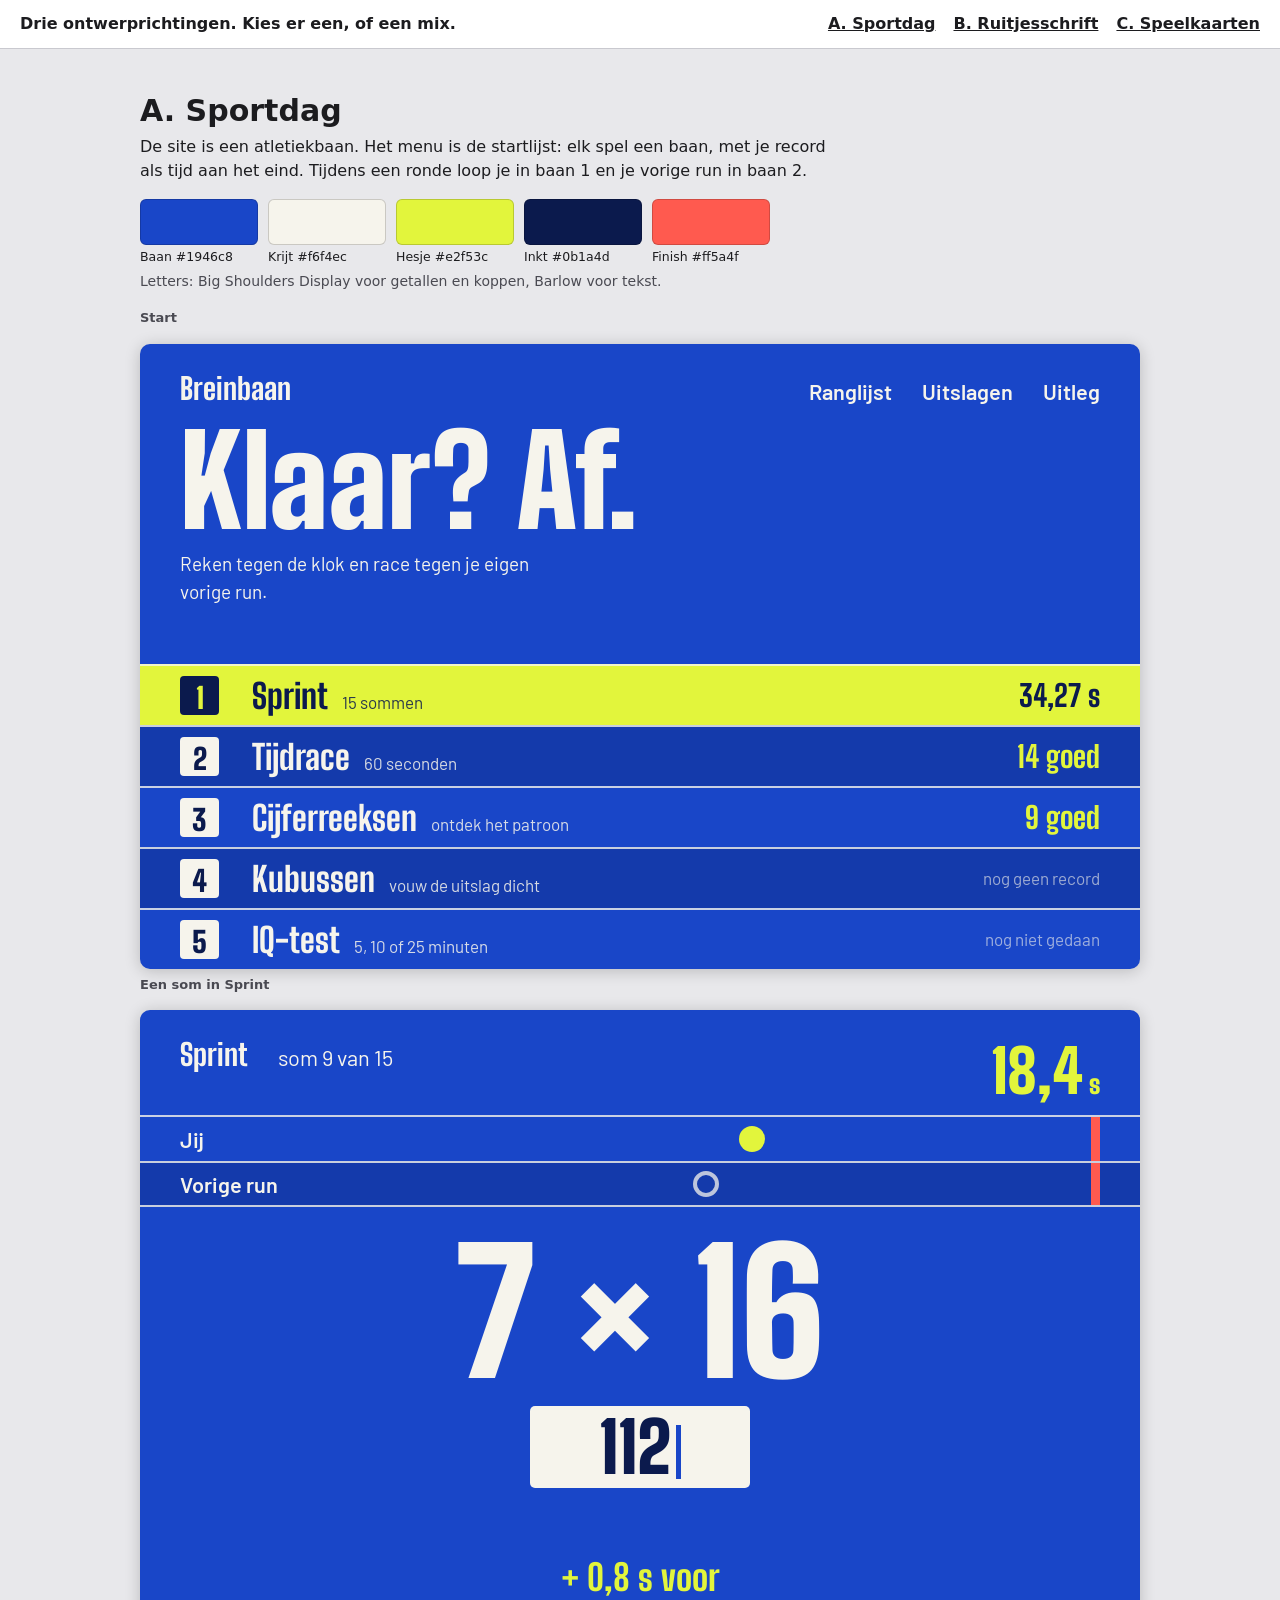
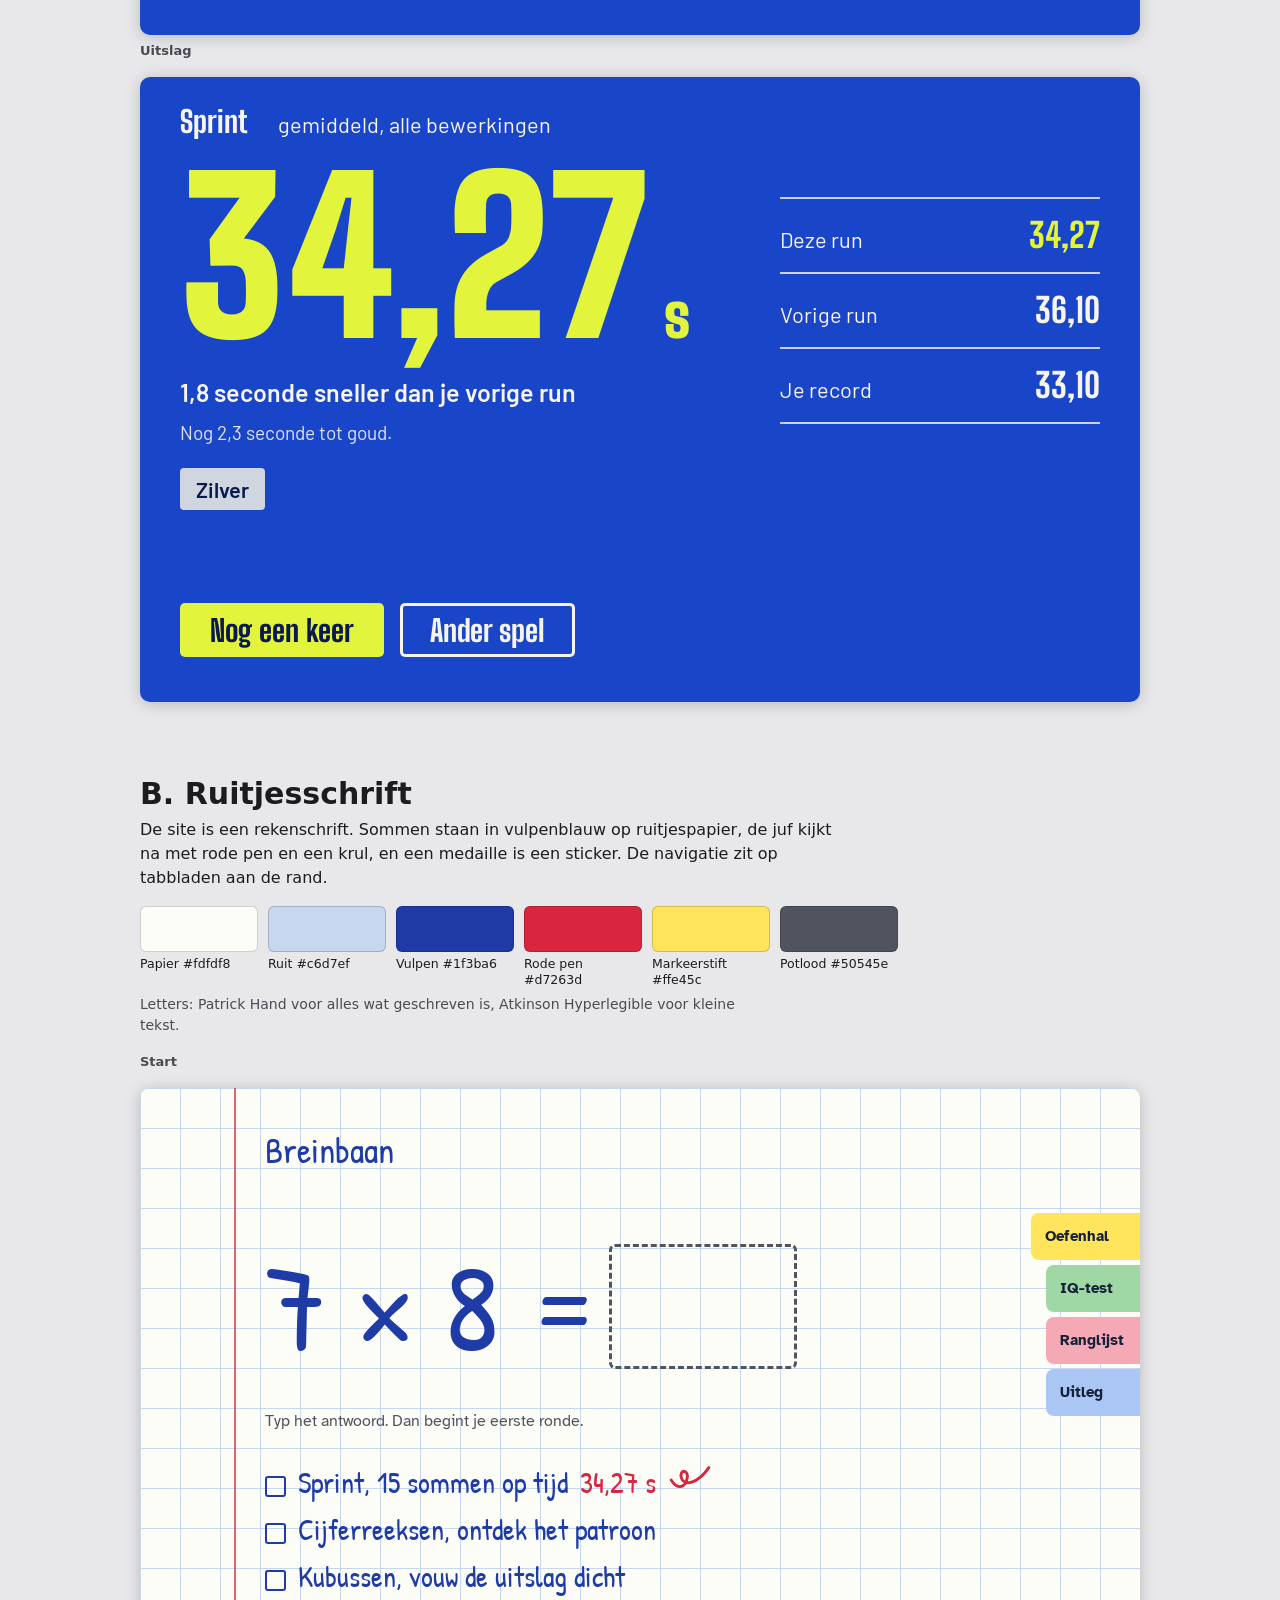
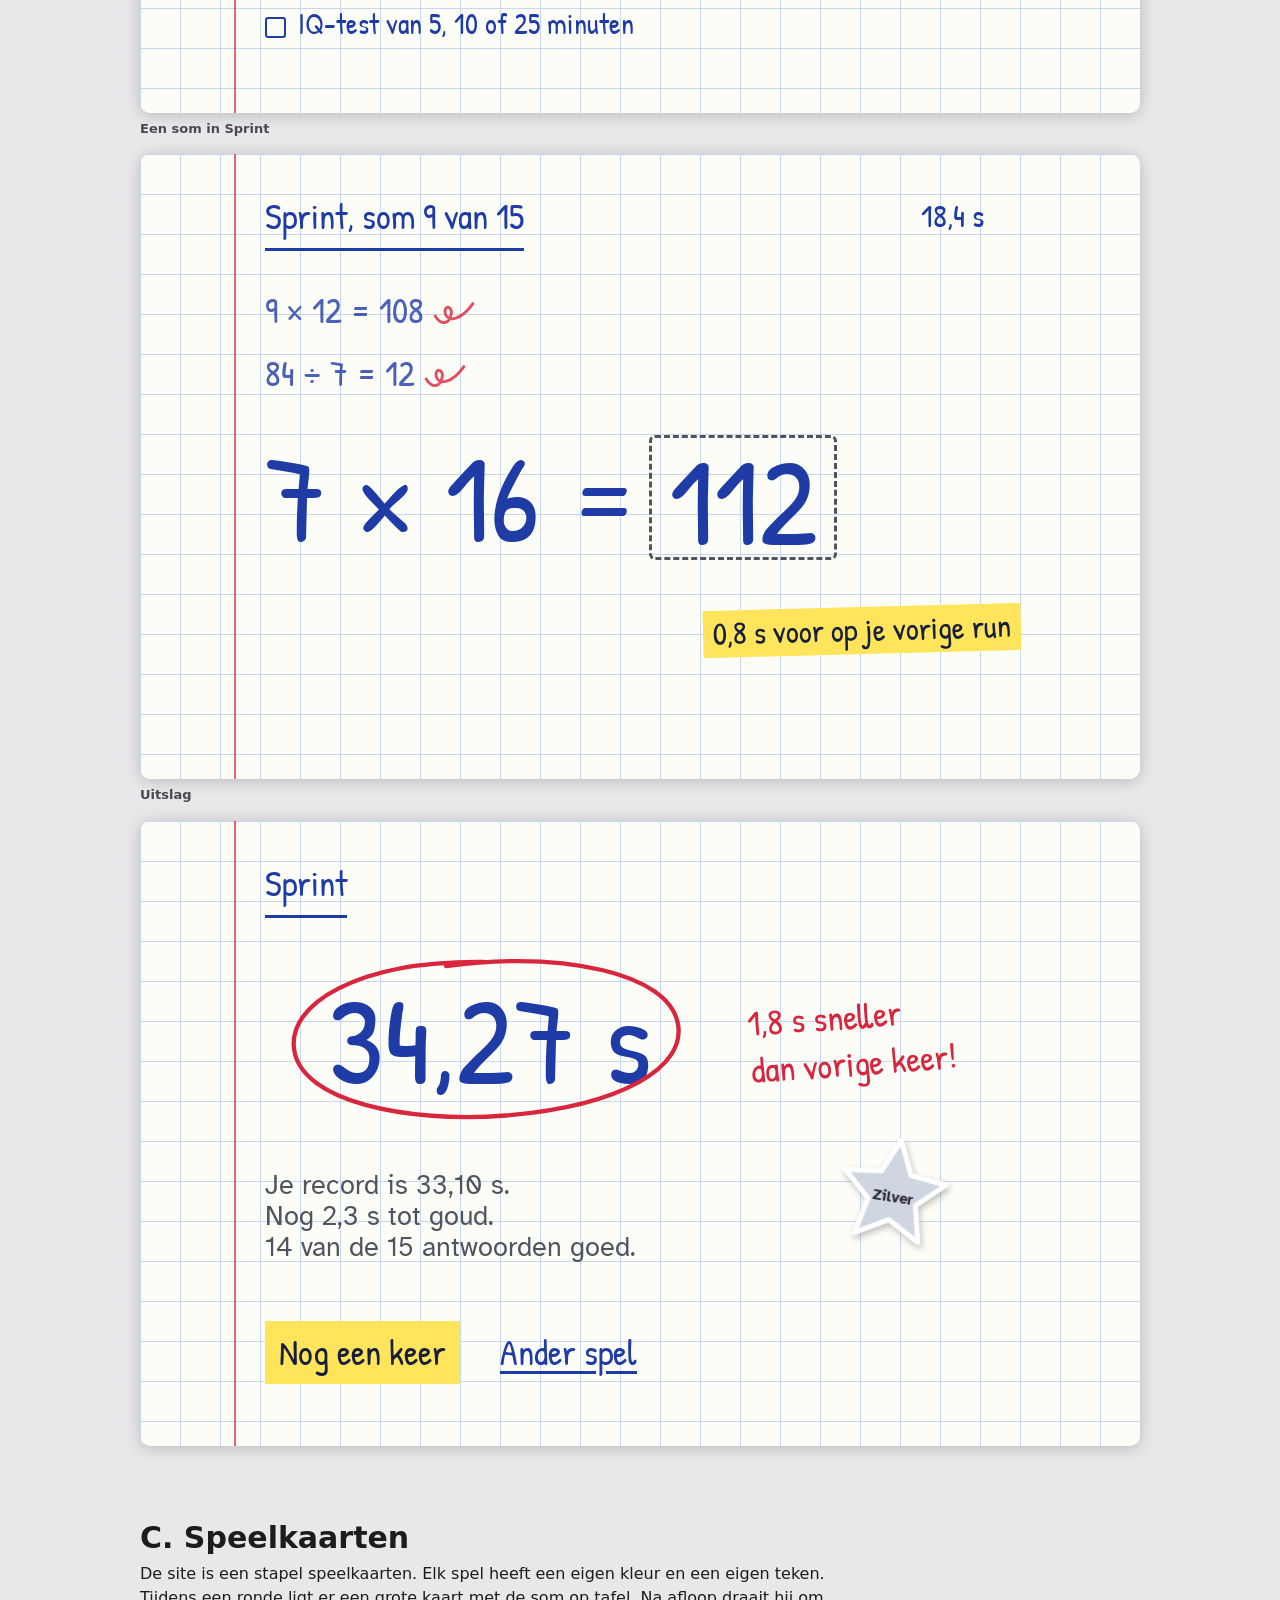
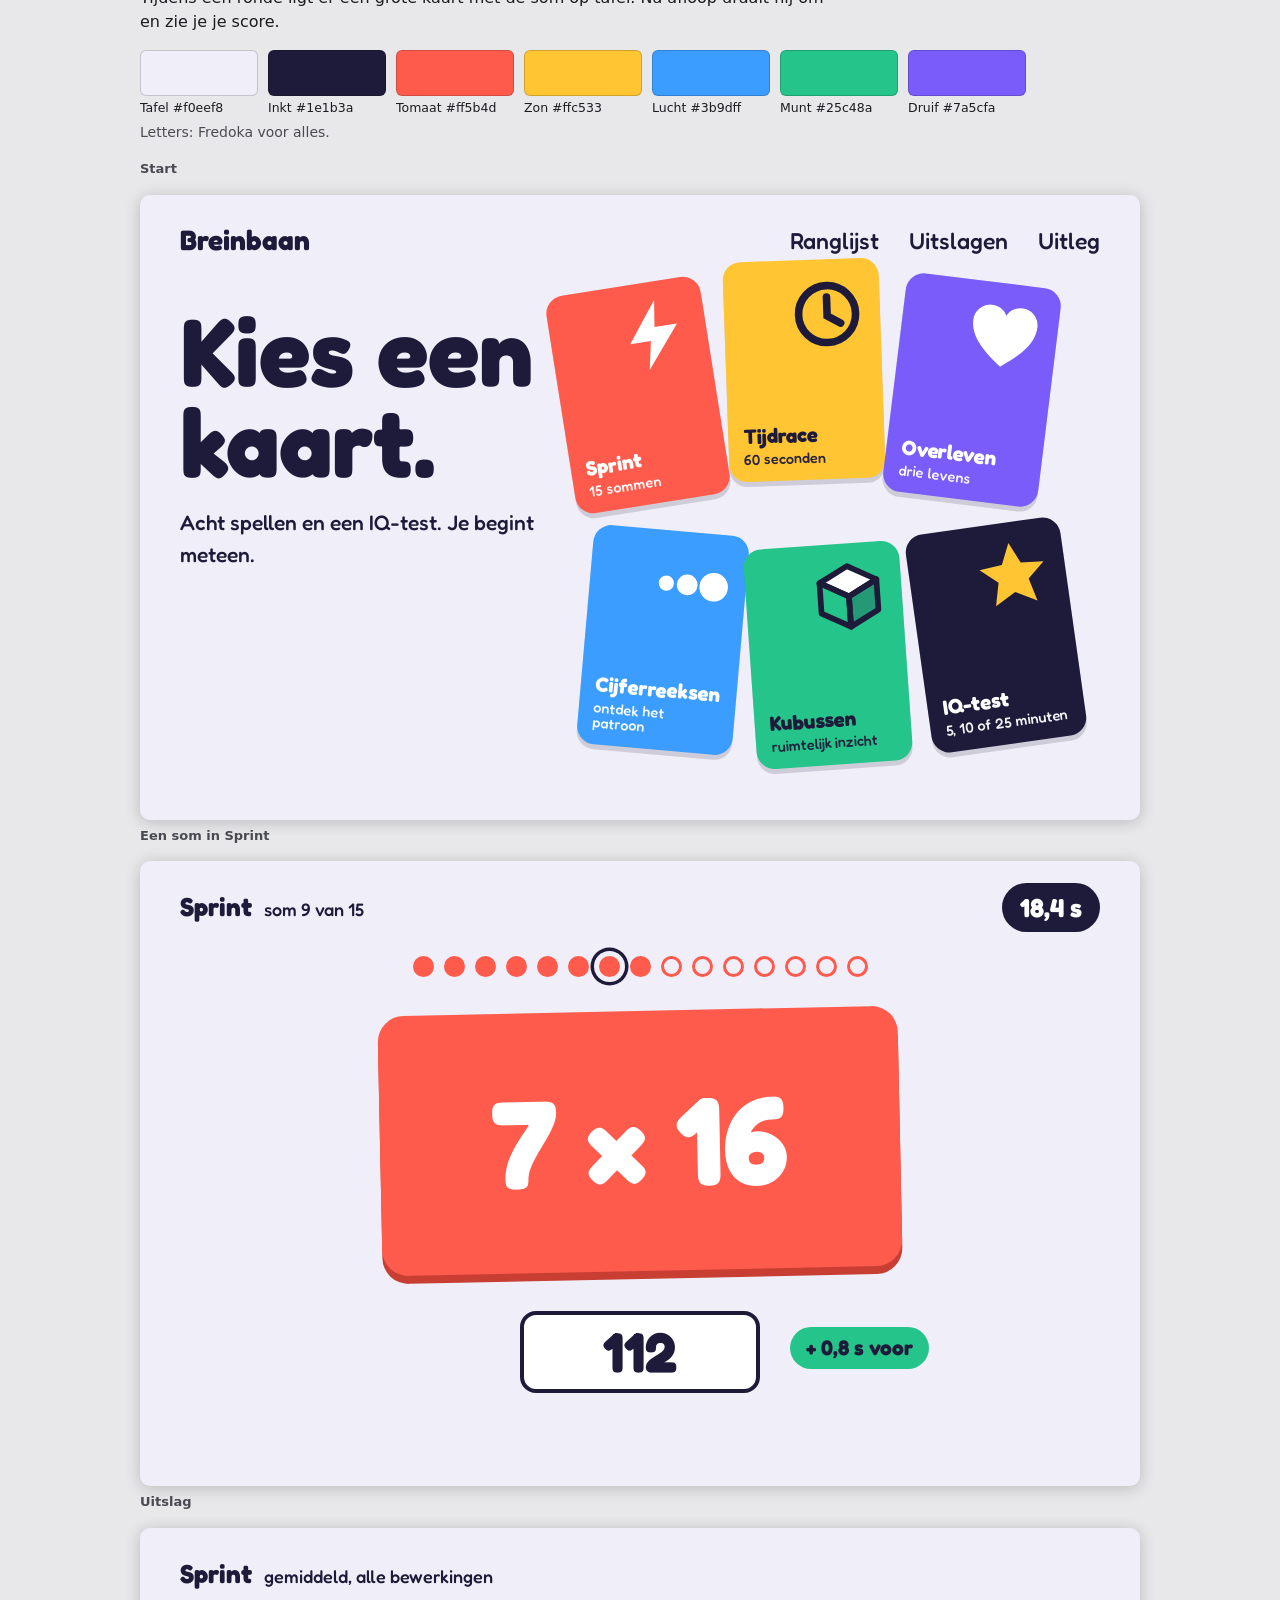
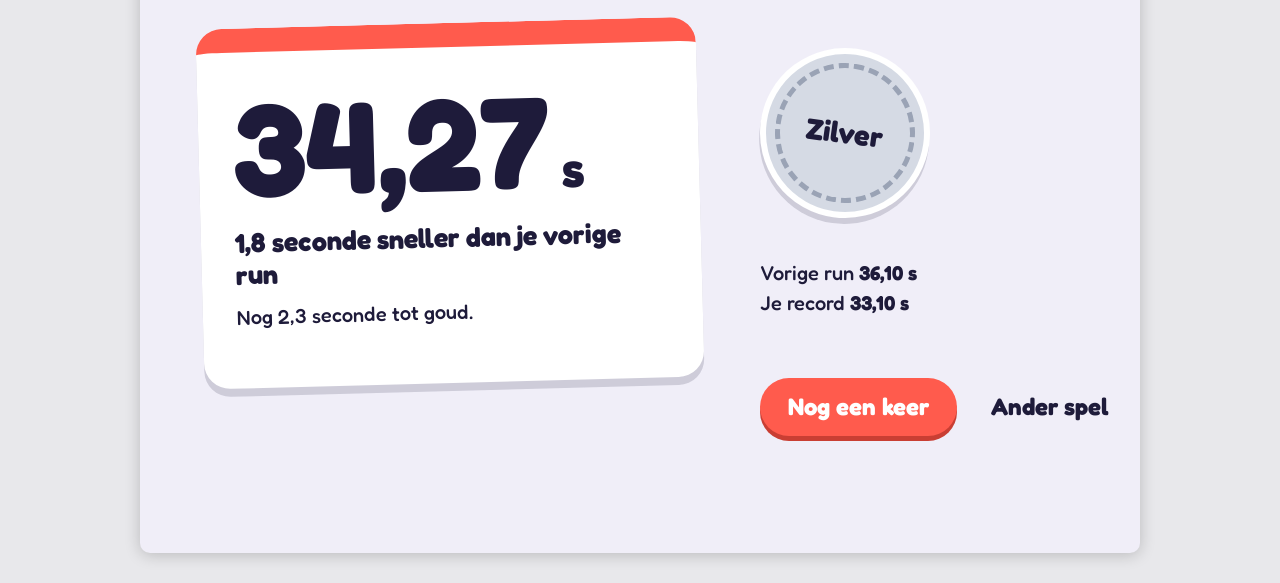
==== ontwerp/richtingen.html @ c95b8733 "Breinbaan: eerste testversie online Rekenspellen, geheugenspellen, puzzels, tempospellen en een IQ-t" ====
<!doctype html>
<html lang="nl">
<head>
<meta charset="utf-8">
<meta name="viewport" content="width=device-width, initial-scale=1">
<title>Drie ontwerprichtingen</title>
<style>
/* Lettertypes staan in de map van de site zelf. Er wordt niets bij andere bedrijven opgehaald. */
@font-face { font-family: "Big Shoulders Display"; font-weight: 800; src: url(../fonts/big-shoulders-display-800.woff2) format("woff2"); }
@font-face { font-family: "Big Shoulders Display"; font-weight: 900; src: url(../fonts/big-shoulders-display-900.woff2) format("woff2"); }
@font-face { font-family: "Barlow"; font-weight: 400; src: url(../fonts/barlow-400.woff2) format("woff2"); }
@font-face { font-family: "Barlow"; font-weight: 600; src: url(../fonts/barlow-600.woff2) format("woff2"); }
@font-face { font-family: "Patrick Hand"; font-weight: 400; src: url(../fonts/patrick-hand-400.woff2) format("woff2"); }
@font-face { font-family: "Atkinson Hyperlegible"; font-weight: 400; src: url(../fonts/atkinson-hyperlegible-400.woff2) format("woff2"); }
@font-face { font-family: "Atkinson Hyperlegible"; font-weight: 700; src: url(../fonts/atkinson-hyperlegible-700.woff2) format("woff2"); }
@font-face { font-family: "Fredoka"; font-weight: 500; src: url(../fonts/fredoka-500.woff2) format("woff2"); }
@font-face { font-family: "Fredoka"; font-weight: 700; src: url(../fonts/fredoka-700.woff2) format("woff2"); }

/* ---- het kader om de voorbeelden heen: bewust kaal, zodat het niet meestuurt ---- */
* { box-sizing: border-box; }
body { margin: 0; background: #e8e8eb; color: #1c1c1f; font: 16px/1.5 system-ui, "Segoe UI", sans-serif; }
.top { position: sticky; top: 0; z-index: 9; display: flex; flex-wrap: wrap; align-items: center; gap: 8px 18px; padding: 12px 20px; background: #fff; border-bottom: 1px solid #c9c9cf; }
.top strong { margin-right: auto; }
.top a { color: #1c1c1f; font-weight: 600; }
.richting { max-width: 1040px; margin: 0 auto; padding: 44px 20px 30px; }
.richting > h2 { margin: 0; font-size: 30px; line-height: 1.2; }
.richting > p { margin: 6px 0 16px; max-width: 68ch; }
.stalen { display: flex; flex-wrap: wrap; gap: 10px; margin: 0 0 6px; padding: 0; list-style: none; }
.stalen li { width: 118px; font-size: 12.5px; line-height: 1.3; }
.stalen i { display: block; height: 46px; margin-bottom: 4px; border: 1px solid rgba(0, 0, 0, 0.18); border-radius: 6px; }
.letters { margin: 10px 0 0; font-size: 14px; color: #4a4a52; }
.schermnaam { margin: 26px 0 8px; font-size: 13px; font-weight: 600; color: #4a4a52; }
/* Elk voorbeeldscherm schaalt mee: alle maten binnenin zijn een deel van de breedte (cqw). */
.scherm { position: relative; container-type: inline-size; width: 100%; aspect-ratio: 16 / 10; overflow: hidden; border-radius: 10px; box-shadow: 0 2px 16px rgba(0, 0, 0, 0.2); }
.scherm * { margin: 0; }

/* =================== A. SPORTDAG =================== */
.ra { --baan: #1946c8; --baan2: #143aab; --krijt: #f6f4ec; --hesje: #e2f53c; --inkt: #0b1a4d; --finish: #ff5a4f; }
.ra .scherm { background: var(--baan); color: var(--krijt); font-family: "Barlow", sans-serif; font-size: 1.7cqw; }
.ra .groot { font-family: "Big Shoulders Display", sans-serif; font-weight: 900; line-height: 0.86; }
.ra .balk { position: absolute; inset: 0 0 auto 0; display: flex; align-items: baseline; gap: 3cqw; padding: 2.2cqw 4cqw 0; }
.ra .merk { font-family: "Big Shoulders Display", sans-serif; font-weight: 800; font-size: 3cqw; }
.ra .balk .nav { margin-left: auto; display: flex; gap: 3cqw; font-weight: 600; }
/* start: het menu is de startlijst, elk spel een baan */
.ra .held { position: absolute; left: 4cqw; top: 8.4cqw; }
.ra .held .groot { font-size: 12.5cqw; }
.ra .held p { margin-top: 1.4cqw; max-width: 36cqw; font-size: 1.9cqw; }
.ra .banen { position: absolute; inset: auto 0 0 0; }
.ra .baanrij { display: grid; grid-template-columns: 5.2cqw 1fr auto; align-items: center; gap: 2cqw; height: 6.1cqw; padding: 0 4cqw; border-top: 0.28cqw solid rgba(246, 244, 236, 0.8); }
.ra .baanrij:nth-child(even) { background: var(--baan2); }
.ra .nr { display: grid; place-items: center; width: 3.9cqw; height: 3.9cqw; background: var(--krijt); color: var(--inkt); font-family: "Big Shoulders Display", sans-serif; font-weight: 900; font-size: 2.9cqw; border-radius: 0.4cqw; }
.ra .naam { font-family: "Big Shoulders Display", sans-serif; font-weight: 800; font-size: 3.4cqw; line-height: 1; }
.ra .naam small { margin-left: 1.4cqw; font-family: "Barlow", sans-serif; font-weight: 400; font-size: 1.7cqw; opacity: 0.85; }
.ra .tijd { font-family: "Big Shoulders Display", sans-serif; font-weight: 800; font-size: 3cqw; color: var(--hesje); font-variant-numeric: tabular-nums; }
.ra .tijd.leeg { color: var(--krijt); opacity: 0.6; font-family: "Barlow", sans-serif; font-weight: 400; font-size: 1.7cqw; }
.ra .baanrij.gekozen { background: var(--hesje); color: var(--inkt); }
.ra .baanrij.gekozen .tijd { color: var(--inkt); }
.ra .baanrij.gekozen .nr { background: var(--inkt); color: var(--hesje); }
/* spel: twee banen, jij en je vorige run */
.ra .klok { position: absolute; right: 4cqw; top: 1.6cqw; font-family: "Big Shoulders Display", sans-serif; font-weight: 900; font-size: 6cqw; color: var(--hesje); font-variant-numeric: tabular-nums; }
.ra .klok small { font-size: 2.6cqw; }
.ra .race { position: absolute; inset: 10.5cqw 0 auto 0; }
.ra .race .baanrij { grid-template-columns: 12cqw 1fr; height: 4.6cqw; }
.ra .race .baanrij:last-child { border-bottom: 0.28cqw solid rgba(246, 244, 236, 0.8); }
.ra .race .wie { font-weight: 600; }
.ra .spoor { position: relative; height: 100%; border-right: 0.9cqw solid var(--finish); }
.ra .loper { position: absolute; top: 50%; width: 2.6cqw; height: 2.6cqw; border-radius: 50%; transform: translate(-50%, -50%); }
.ra .loper.ik { background: var(--hesje); }
.ra .loper.spook { border: 0.4cqw solid var(--krijt); opacity: 0.75; }
.ra .opgave { position: absolute; inset: 23cqw 0 auto 0; text-align: center; }
.ra .opgave .groot { font-size: 17cqw; }
.ra .invoer { display: inline-block; min-width: 22cqw; margin-top: 2cqw; padding: 0.6cqw 2cqw; background: var(--krijt); color: var(--inkt); font-family: "Big Shoulders Display", sans-serif; font-weight: 900; font-size: 7cqw; line-height: 1; border-radius: 0.5cqw; }
.ra .invoer::after { content: ""; display: inline-block; width: 0.45cqw; height: 5.4cqw; margin-left: 0.5cqw; background: var(--baan); vertical-align: -0.5cqw; }
.ra .stand { position: absolute; inset: auto 0 3cqw 0; text-align: center; font-family: "Big Shoulders Display", sans-serif; font-weight: 800; font-size: 3.6cqw; color: var(--hesje); }
/* uitslag: je tijd en het bord met de drie tijden */
.ra .eind { position: absolute; left: 4cqw; top: 9cqw; }
.ra .eind .groot { font-size: 21cqw; color: var(--hesje); font-variant-numeric: tabular-nums; }
.ra .eind .groot small { font-size: 6cqw; }
.ra .eind p { margin-top: 2.6cqw; font-size: 2.5cqw; font-weight: 600; }
.ra .eind p + p { margin-top: 0.8cqw; font-size: 1.9cqw; font-weight: 400; opacity: 0.9; }
.ra .bord { position: absolute; right: 4cqw; top: 12cqw; width: 32cqw; }
.ra .bord div { display: flex; justify-content: space-between; align-items: baseline; padding: 1.1cqw 0; border-top: 0.28cqw solid rgba(246, 244, 236, 0.8); }
.ra .bord div:last-child { border-bottom: 0.28cqw solid rgba(246, 244, 236, 0.8); }
.ra .bord b { font-family: "Big Shoulders Display", sans-serif; font-weight: 800; font-size: 3.4cqw; font-variant-numeric: tabular-nums; }
.ra .bord .nu b { color: var(--hesje); }
.ra .plak { display: inline-block; margin-top: 2cqw; padding: 0.5cqw 1.6cqw; background: #cfd6e0; color: var(--inkt); font-weight: 600; border-radius: 0.4cqw; }
.ra .knoppen { position: absolute; left: 4cqw; bottom: 4.5cqw; display: flex; gap: 1.6cqw; }
.ra .knop { padding: 1.2cqw 3cqw; background: var(--hesje); color: var(--inkt); font-family: "Big Shoulders Display", sans-serif; font-weight: 800; font-size: 3cqw; line-height: 1; border-radius: 0.5cqw; }
.ra .knop.stil { background: none; color: var(--krijt); box-shadow: inset 0 0 0 0.3cqw var(--krijt); }

/* =================== B. RUITJESSCHRIFT =================== */
.rb { --papier: #fdfdf8; --ruit: #c6d7ef; --vulpen: #1f3ba6; --rood: #d7263d; --stift: #ffe45c; --potlood: #50545e; }
.rb .scherm { --r: 3.125cqw; background-color: var(--papier); background-image: linear-gradient(var(--ruit) 0.1cqw, transparent 0.1cqw), linear-gradient(90deg, var(--ruit) 0.1cqw, transparent 0.1cqw); background-size: var(--r) var(--r); color: var(--vulpen); font-family: "Patrick Hand", cursive; font-size: 2.5cqw; line-height: var(--r); }
.rb .scherm::before { content: ""; position: absolute; inset: 0 auto 0 calc(3 * var(--r)); width: 0.22cqw; background: var(--rood); opacity: 0.7; }
.rb .klein { font-family: "Atkinson Hyperlegible", sans-serif; font-size: 1.6cqw; color: var(--potlood); }
.rb .merk { position: absolute; left: calc(4 * var(--r)); top: calc(1 * var(--r)); font-size: 3.6cqw; line-height: calc(2 * var(--r)); }
.rb .hoek { position: absolute; right: calc(5 * var(--r)); top: calc(1 * var(--r)); line-height: calc(2 * var(--r)); }
/* tabbladen aan de rand, zoals in een multomap */
.rb .tabs { position: absolute; right: 0; top: calc(4 * var(--r)); display: grid; gap: 0.5cqw; }
.rb .tabs span { padding: 0 1.6cqw 0 1.4cqw; font-family: "Atkinson Hyperlegible", sans-serif; font-weight: 700; font-size: 1.5cqw; line-height: calc(1.5 * var(--r)); color: #17203a; border-radius: 0.8cqw 0 0 0.8cqw; }
.rb .tabs span:nth-child(1) { background: var(--stift); margin-left: -1.5cqw; }
.rb .tabs span:nth-child(2) { background: #9fd8a4; }
.rb .tabs span:nth-child(3) { background: #f4a9b4; }
.rb .tabs span:nth-child(4) { background: #a9c6f4; }
.rb .som { position: absolute; left: calc(4 * var(--r)); font-size: 12.4cqw; line-height: calc(4 * var(--r)); white-space: nowrap; }
.rb .vak { display: inline-block; min-width: calc(6 * var(--r)); height: calc(4 * var(--r)); margin-left: 1cqw; padding: 0 1cqw; border: 0.3cqw dashed var(--potlood); border-radius: 0.6cqw; vertical-align: top; text-align: center; }
.rb .start .som { top: calc(5 * var(--r)); }
.rb .start .tip { position: absolute; left: calc(4 * var(--r)); top: calc(10 * var(--r)); }
.rb .lijst { position: absolute; left: calc(4 * var(--r)); top: calc(12 * var(--r)); font-size: 2.9cqw; }
.rb .lijst div { display: flex; align-items: baseline; gap: 1.2cqw; height: calc(1.5 * var(--r)); white-space: nowrap; }
.rb .hokje { flex: none; width: 2.1cqw; height: 2.1cqw; border: 0.25cqw solid var(--vulpen); border-radius: 0.3cqw; align-self: center; }
.rb .rood { color: var(--rood); }
.rb .krul { display: inline-block; width: 4.4cqw; height: 2.9cqw; color: var(--rood); vertical-align: -0.6cqw; }
.rb .krul path, .rb .rondje path { fill: none; stroke: currentColor; stroke-linecap: round; }
/* spel */
.rb .titel { position: absolute; left: calc(4 * var(--r)); top: calc(1 * var(--r)); font-size: 3.6cqw; line-height: calc(2 * var(--r)); border-bottom: 0.3cqw solid var(--vulpen); }
.rb .eerder { position: absolute; left: calc(4 * var(--r)); top: calc(4 * var(--r)); font-size: 3.6cqw; line-height: calc(2 * var(--r)); opacity: 0.8; }
.rb .spel .som { top: calc(9 * var(--r)); }
.rb .notitie { position: absolute; left: calc(18 * var(--r)); top: calc(14.5 * var(--r)); padding: 0 1cqw; background: var(--stift); color: #17203a; font-size: 3.2cqw; line-height: calc(1.5 * var(--r)); transform: rotate(-1.5deg); }
/* uitslag: het cijfer omcirkeld met rode pen */
.rb .uitslag .som { top: calc(5 * var(--r)); left: calc(6 * var(--r)); }
.rb .rondje { position: absolute; left: calc(4.2 * var(--r)); top: calc(4.1 * var(--r)); width: 43cqw; height: 18cqw; color: var(--rood); transform: rotate(-2deg); }
.rb .juf { position: absolute; left: calc(19.5 * var(--r)); top: calc(5.5 * var(--r)); color: var(--rood); font-size: 3.6cqw; line-height: calc(1.5 * var(--r)); transform: rotate(-4deg); }
.rb .sticker { position: absolute; right: calc(6 * var(--r)); top: calc(10 * var(--r)); width: 12cqw; transform: rotate(9deg); filter: drop-shadow(0.2cqw 0.3cqw 0.3cqw rgba(0, 0, 0, 0.25)); }
.rb .sticker text { font-family: "Atkinson Hyperlegible", sans-serif; font-weight: 700; font-size: 15px; fill: #2a2f3a; text-anchor: middle; }
.rb .feiten { position: absolute; left: calc(4 * var(--r)); top: calc(11 * var(--r)); font-size: 2.7cqw; }
.rb .feiten div { height: var(--r); }
.rb .acties { position: absolute; left: calc(4 * var(--r)); top: calc(16 * var(--r)); display: flex; gap: 4cqw; font-size: 3.6cqw; line-height: calc(2 * var(--r)); }
.rb .acties b { padding: 0 1.4cqw; background: var(--stift); color: #17203a; font-weight: 400; }
.rb .acties span { text-decoration: underline; text-underline-offset: 0.6cqw; }

/* =================== C. SPEELKAARTEN =================== */
.rc { --tafel: #f0eef8; --inkt: #1e1b3a; --tomaat: #ff5b4d; --zon: #ffc533; --lucht: #3b9dff; --munt: #25c48a; --druif: #7a5cfa; --roze: #ff7ab6; }
.rc .scherm { background: var(--tafel); color: var(--inkt); font-family: "Fredoka", sans-serif; font-weight: 500; font-size: 1.8cqw; }
.rc .merk { position: absolute; left: 4cqw; top: 2.4cqw; font-weight: 700; font-size: 2.8cqw; }
.rc .nav { position: absolute; right: 4cqw; top: 2.9cqw; display: flex; gap: 3cqw; }
.rc .held { position: absolute; left: 4cqw; top: 11cqw; width: 36cqw; }
.rc .held h3 { font-weight: 700; font-size: 9.6cqw; line-height: 0.95; }
.rc .held p { margin-top: 2cqw; font-size: 2.1cqw; }
.rc .kaart { position: absolute; display: flex; flex-direction: column; justify-content: space-between; width: 15.6cqw; height: 22cqw; padding: 1.5cqw; color: #fff; font-weight: 700; font-size: 2.05cqw; line-height: 1.05; border-radius: 1.8cqw; box-shadow: 0 0.5cqw 0 rgba(30, 27, 58, 0.16); }
.rc .kaart svg { width: 7.6cqw; height: 7.6cqw; align-self: flex-end; }
.rc .kaart small { display: block; margin-top: 0.4cqw; font-weight: 500; font-size: 1.45cqw; opacity: 0.95; }
.rc .k1 { left: 42cqw; top: 9cqw; background: var(--tomaat); transform: rotate(-9deg); }
.rc .k2 { left: 58.6cqw; top: 6.5cqw; background: var(--zon); color: var(--inkt); transform: rotate(-2deg); }
.rc .k3 { left: 75.4cqw; top: 8.5cqw; background: var(--druif); transform: rotate(7deg); }
.rc .k4 { left: 44.5cqw; top: 33.5cqw; background: var(--lucht); transform: rotate(5deg); }
.rc .k5 { left: 61cqw; top: 35cqw; background: var(--munt); color: var(--inkt); transform: rotate(-4deg); }
.rc .k6 { left: 77.8cqw; top: 33cqw; background: var(--inkt); transform: rotate(-8deg); }
/* spel: een grote kaart met de som */
.rc .label { position: absolute; left: 4cqw; top: 2.6cqw; font-weight: 700; font-size: 2.6cqw; }
.rc .label small { margin-left: 1.2cqw; font-weight: 500; font-size: 1.8cqw; }
.rc .klokje { position: absolute; right: 4cqw; top: 2.2cqw; padding: 0.5cqw 1.8cqw; background: var(--inkt); color: #fff; font-weight: 700; font-size: 2.6cqw; border-radius: 99cqw; font-variant-numeric: tabular-nums; }
.rc .pitten { position: absolute; inset: 9.5cqw 0 auto 0; display: flex; justify-content: center; gap: 1cqw; }
.rc .pitten i { width: 2.1cqw; height: 2.1cqw; border: 0.35cqw solid var(--tomaat); border-radius: 50%; }
.rc .pitten i.vol { background: var(--tomaat); }
.rc .pitten i.spook { box-shadow: 0 0 0 0.5cqw var(--tafel), 0 0 0 0.85cqw var(--inkt); }
.rc .somkaart { position: absolute; left: 24cqw; top: 15cqw; width: 52cqw; height: 26cqw; display: grid; place-items: center; background: var(--tomaat); color: #fff; font-weight: 700; font-size: 12.5cqw; border-radius: 2.6cqw; box-shadow: 0 0.8cqw 0 #c93e33; transform: rotate(-1.2deg); }
.rc .veld { position: absolute; left: 38cqw; top: 45cqw; width: 24cqw; padding: 0.6cqw 0; background: #fff; text-align: center; font-weight: 700; font-size: 5.6cqw; line-height: 1.1; border: 0.4cqw solid var(--inkt); border-radius: 1.6cqw; }
.rc .voor { position: absolute; left: 65cqw; top: 46.6cqw; padding: 0.5cqw 1.6cqw; background: var(--munt); font-weight: 700; font-size: 2.1cqw; border-radius: 99cqw; }
/* uitslag: de kaart omgedraaid */
.rc .omgedraaid { position: absolute; left: 6cqw; top: 9.5cqw; width: 50cqw; height: 36cqw; padding: 3cqw 3.4cqw; background: #fff; border-top: 2.4cqw solid var(--tomaat); border-radius: 2.6cqw; box-shadow: 0 0.8cqw 0 rgba(30, 27, 58, 0.16); transform: rotate(-1.5deg); }
.rc .omgedraaid h3 { font-weight: 700; font-size: 13cqw; line-height: 1; font-variant-numeric: tabular-nums; }
.rc .omgedraaid h3 small { font-size: 5cqw; }
.rc .omgedraaid p { margin-top: 1.4cqw; font-weight: 700; font-size: 2.7cqw; line-height: 1.2; }
.rc .omgedraaid p + p { font-weight: 500; font-size: 2cqw; }
.rc .fiche { position: absolute; left: 62cqw; top: 12cqw; display: grid; place-items: center; width: 17cqw; height: 17cqw; background: #d5dae4; font-weight: 700; font-size: 2.9cqw; border: 0.6cqw solid #fff; outline: 0.5cqw dashed #9aa3b5; outline-offset: -2cqw; border-radius: 50%; box-shadow: 0 0.6cqw 0 rgba(30, 27, 58, 0.16); transform: rotate(8deg); }
.rc .zij { position: absolute; left: 62cqw; top: 33cqw; width: 32cqw; font-size: 2cqw; line-height: 1.5; }
.rc .zij b { font-weight: 700; }
.rc .acties { position: absolute; left: 62cqw; top: 45cqw; display: flex; gap: 1.4cqw; }
.rc .acties b { padding: 1.1cqw 2.8cqw; background: var(--tomaat); color: #fff; font-weight: 700; font-size: 2.4cqw; border-radius: 99cqw; box-shadow: 0 0.5cqw 0 #c93e33; }
.rc .acties span { padding: 1.1cqw 2cqw; font-weight: 700; font-size: 2.4cqw; }
</style>
</head>
<body>
<div class="top">
  <strong>Drie ontwerprichtingen. Kies er een, of een mix.</strong>
  <a href="#a">A. Sportdag</a><a href="#b">B. Ruitjesschrift</a><a href="#c">C. Speelkaarten</a>
</div>

<!-- =================== A =================== -->
<section class="richting ra" id="a">
  <h2>A. Sportdag</h2>
  <p>De site is een atletiekbaan. Het menu is de startlijst: elk spel een baan, met je record als tijd aan het eind. Tijdens een ronde loop je in baan 1 en je vorige run in baan 2.</p>
  <ul class="stalen">
    <li><i style="background:#1946c8"></i>Baan #1946c8</li>
    <li><i style="background:#f6f4ec"></i>Krijt #f6f4ec</li>
    <li><i style="background:#e2f53c"></i>Hesje #e2f53c</li>
    <li><i style="background:#0b1a4d"></i>Inkt #0b1a4d</li>
    <li><i style="background:#ff5a4f"></i>Finish #ff5a4f</li>
  </ul>
  <p class="letters">Letters: Big Shoulders Display voor getallen en koppen, Barlow voor tekst.</p>

  <p class="schermnaam">Start</p>
  <div class="scherm">
    <div class="balk"><span class="merk">Breinbaan</span><span class="nav"><span>Ranglijst</span><span>Uitslagen</span><span>Uitleg</span></span></div>
    <div class="held"><div class="groot">Klaar? Af.</div><p>Reken tegen de klok en race tegen je eigen vorige run.</p></div>
    <div class="banen">
      <div class="baanrij gekozen"><span class="nr">1</span><span class="naam">Sprint<small>15 sommen</small></span><span class="tijd">34,27 s</span></div>
      <div class="baanrij"><span class="nr">2</span><span class="naam">Tijdrace<small>60 seconden</small></span><span class="tijd">14 goed</span></div>
      <div class="baanrij"><span class="nr">3</span><span class="naam">Cijferreeksen<small>ontdek het patroon</small></span><span class="tijd">9 goed</span></div>
      <div class="baanrij"><span class="nr">4</span><span class="naam">Kubussen<small>vouw de uitslag dicht</small></span><span class="tijd leeg">nog geen record</span></div>
      <div class="baanrij"><span class="nr">5</span><span class="naam">IQ-test<small>5, 10 of 25 minuten</small></span><span class="tijd leeg">nog niet gedaan</span></div>
    </div>
  </div>

  <p class="schermnaam">Een som in Sprint</p>
  <div class="scherm">
    <div class="balk"><span class="merk">Sprint</span><span>som 9 van 15</span></div>
    <div class="klok">18,4<small> s</small></div>
    <div class="race">
      <div class="baanrij"><span class="wie">Jij</span><div class="spoor"><i class="loper ik" style="left:56%"></i></div></div>
      <div class="baanrij"><span class="wie">Vorige run</span><div class="spoor"><i class="loper spook" style="left:50%"></i></div></div>
    </div>
    <div class="opgave"><div class="groot">7 × 16</div><span class="invoer">112</span></div>
    <div class="stand">+ 0,8 s voor</div>
  </div>

  <p class="schermnaam">Uitslag</p>
  <div class="scherm">
    <div class="balk"><span class="merk">Sprint</span><span>gemiddeld, alle bewerkingen</span></div>
    <div class="eind">
      <div class="groot">34,27<small> s</small></div>
      <p>1,8 seconde sneller dan je vorige run</p>
      <p>Nog 2,3 seconde tot goud.</p>
      <span class="plak">Zilver</span>
    </div>
    <div class="bord">
      <div class="nu"><span>Deze run</span><b>34,27</b></div>
      <div><span>Vorige run</span><b>36,10</b></div>
      <div><span>Je record</span><b>33,10</b></div>
    </div>
    <div class="knoppen"><span class="knop">Nog een keer</span><span class="knop stil">Ander spel</span></div>
  </div>
</section>

<!-- =================== B =================== -->
<section class="richting rb" id="b">
  <h2>B. Ruitjesschrift</h2>
  <p>De site is een rekenschrift. Sommen staan in vulpenblauw op ruitjespapier, de juf kijkt na met rode pen en een krul, en een medaille is een sticker. De navigatie zit op tabbladen aan de rand.</p>
  <ul class="stalen">
    <li><i style="background:#fdfdf8"></i>Papier #fdfdf8</li>
    <li><i style="background:#c6d7ef"></i>Ruit #c6d7ef</li>
    <li><i style="background:#1f3ba6"></i>Vulpen #1f3ba6</li>
    <li><i style="background:#d7263d"></i>Rode pen #d7263d</li>
    <li><i style="background:#ffe45c"></i>Markeerstift #ffe45c</li>
    <li><i style="background:#50545e"></i>Potlood #50545e</li>
  </ul>
  <p class="letters">Letters: Patrick Hand voor alles wat geschreven is, Atkinson Hyperlegible voor kleine tekst.</p>

  <p class="schermnaam">Start</p>
  <div class="scherm start">
    <div class="merk">Breinbaan</div>
    <div class="tabs"><span>Oefenhal</span><span>IQ-test</span><span>Ranglijst</span><span>Uitleg</span></div>
    <div class="som">7 × 8 =<span class="vak"></span></div>
    <p class="tip klein">Typ het antwoord. Dan begint je eerste ronde.</p>
    <div class="lijst">
      <div><span class="hokje"></span>Sprint, 15 sommen op tijd <span class="rood">34,27 s</span><svg class="krul" viewBox="0 0 60 40"><path stroke-width="4" d="M4 22C12 35 23 34 26 20C29 8 15 6 18 19C21 31 40 28 56 5"/></svg></div>
      <div><span class="hokje"></span>Cijferreeksen, ontdek het patroon</div>
      <div><span class="hokje"></span>Kubussen, vouw de uitslag dicht</div>
      <div><span class="hokje"></span>IQ-test van 5, 10 of 25 minuten</div>
    </div>
  </div>

  <p class="schermnaam">Een som in Sprint</p>
  <div class="scherm spel">
    <div class="titel">Sprint, som 9 van 15</div>
    <div class="hoek">18,4 s</div>
    <div class="eerder">
      <div>9 × 12 = 108 <svg class="krul" viewBox="0 0 60 40"><path stroke-width="4" d="M4 22C12 35 23 34 26 20C29 8 15 6 18 19C21 31 40 28 56 5"/></svg></div>
      <div>84 ÷ 7 = 12 <svg class="krul" viewBox="0 0 60 40"><path stroke-width="4" d="M4 22C12 35 23 34 26 20C29 8 15 6 18 19C21 31 40 28 56 5"/></svg></div>
    </div>
    <div class="som">7 × 16 =<span class="vak">112</span></div>
    <div class="notitie">0,8 s voor op je vorige run</div>
  </div>

  <p class="schermnaam">Uitslag</p>
  <div class="scherm uitslag">
    <div class="titel">Sprint</div>
    <div class="som">34,27 s</div>
    <svg class="rondje" viewBox="0 0 300 126" preserveAspectRatio="none"><path stroke-width="3" d="M150 9C62 5 12 34 16 66C20 102 92 120 162 117C242 113 290 88 284 56C278 22 208 3 124 11"/></svg>
    <div class="juf">1,8 s sneller<br>dan vorige keer!</div>
    <svg class="sticker" viewBox="0 0 120 120"><path fill="#cfd6e2" stroke="#fff" stroke-width="5" stroke-linejoin="round" d="M60 6l15 33 36 4-27 25 8 36-32-18-32 18 8-36L9 43l36-4z"/><text x="60" y="68">Zilver</text></svg>
    <div class="feiten klein">
      <div>Je record is 33,10 s.</div>
      <div>Nog 2,3 s tot goud.</div>
      <div>14 van de 15 antwoorden goed.</div>
    </div>
    <div class="acties"><b>Nog een keer</b><span>Ander spel</span></div>
  </div>
</section>

<!-- =================== C =================== -->
<section class="richting rc" id="c">
  <h2>C. Speelkaarten</h2>
  <p>De site is een stapel speelkaarten. Elk spel heeft een eigen kleur en een eigen teken. Tijdens een ronde ligt er een grote kaart met de som op tafel. Na afloop draait hij om en zie je je score.</p>
  <ul class="stalen">
    <li><i style="background:#f0eef8"></i>Tafel #f0eef8</li>
    <li><i style="background:#1e1b3a"></i>Inkt #1e1b3a</li>
    <li><i style="background:#ff5b4d"></i>Tomaat #ff5b4d</li>
    <li><i style="background:#ffc533"></i>Zon #ffc533</li>
    <li><i style="background:#3b9dff"></i>Lucht #3b9dff</li>
    <li><i style="background:#25c48a"></i>Munt #25c48a</li>
    <li><i style="background:#7a5cfa"></i>Druif #7a5cfa</li>
  </ul>
  <p class="letters">Letters: Fredoka voor alles.</p>

  <p class="schermnaam">Start</p>
  <div class="scherm">
    <div class="merk">Breinbaan</div>
    <div class="nav"><span>Ranglijst</span><span>Uitslagen</span><span>Uitleg</span></div>
    <div class="held"><h3>Kies een kaart.</h3><p>Acht spellen en een IQ-test. Je begint meteen.</p></div>
    <div class="kaart k1"><svg viewBox="0 0 40 40"><path fill="#fff" d="M23 2 7 23h11l-3 15 18-22H21z"/></svg><span>Sprint<small>15 sommen</small></span></div>
    <div class="kaart k2"><svg viewBox="0 0 40 40"><circle cx="20" cy="21" r="15" fill="none" stroke="#1e1b3a" stroke-width="4"/><path d="M20 12v10l7 4" fill="none" stroke="#1e1b3a" stroke-width="4" stroke-linecap="round"/></svg><span>Tijdrace<small>60 seconden</small></span></div>
    <div class="kaart k3"><svg viewBox="0 0 40 40"><path fill="#fff" d="M20 36C6 26 3 19 3 13a9 9 0 0 1 17-4 9 9 0 0 1 17 4c0 6-3 13-17 23z"/></svg><span>Overleven<small>drie levens</small></span></div>
    <div class="kaart k4"><svg viewBox="0 0 40 40" fill="#fff"><circle cx="6" cy="20" r="4"/><circle cx="17" cy="20" r="5.5"/><circle cx="31" cy="20" r="7.5"/></svg><span>Cijferreeksen<small>ontdek het patroon</small></span></div>
    <div class="kaart k5"><svg viewBox="0 0 40 40" stroke="#1e1b3a" stroke-width="3" stroke-linejoin="round"><path fill="#fff" d="M20 4 35 12 20 20 5 12z"/><path fill="none" d="M5 12v16l15 8V20z"/><path fill="#1e1b3a" fill-opacity=".25" d="M35 12v16l-15 8V20z"/></svg><span>Kubussen<small>ruimtelijk inzicht</small></span></div>
    <div class="kaart k6"><svg viewBox="0 0 40 40"><path fill="#ffc533" d="m20 3 5 11 12 1-9 8 3 12-11-6-11 6 3-12-9-8 12-1z"/></svg><span>IQ-test<small>5, 10 of 25 minuten</small></span></div>
  </div>

  <p class="schermnaam">Een som in Sprint</p>
  <div class="scherm">
    <div class="label">Sprint<small>som 9 van 15</small></div>
    <div class="klokje">18,4 s</div>
    <div class="pitten"><i class="vol"></i><i class="vol"></i><i class="vol"></i><i class="vol"></i><i class="vol"></i><i class="vol"></i><i class="vol spook"></i><i class="vol"></i><i></i><i></i><i></i><i></i><i></i><i></i><i></i></div>
    <div class="somkaart">7 × 16</div>
    <div class="veld">112</div>
    <div class="voor">+ 0,8 s voor</div>
  </div>

  <p class="schermnaam">Uitslag</p>
  <div class="scherm">
    <div class="label">Sprint<small>gemiddeld, alle bewerkingen</small></div>
    <div class="omgedraaid">
      <h3>34,27<small> s</small></h3>
      <p>1,8 seconde sneller dan je vorige run</p>
      <p>Nog 2,3 seconde tot goud.</p>
    </div>
    <div class="fiche">Zilver</div>
    <div class="zij">Vorige run <b>36,10 s</b><br>Je record <b>33,10 s</b></div>
    <div class="acties"><b>Nog een keer</b><span>Ander spel</span></div>
  </div>
</section>
</body>
</html>
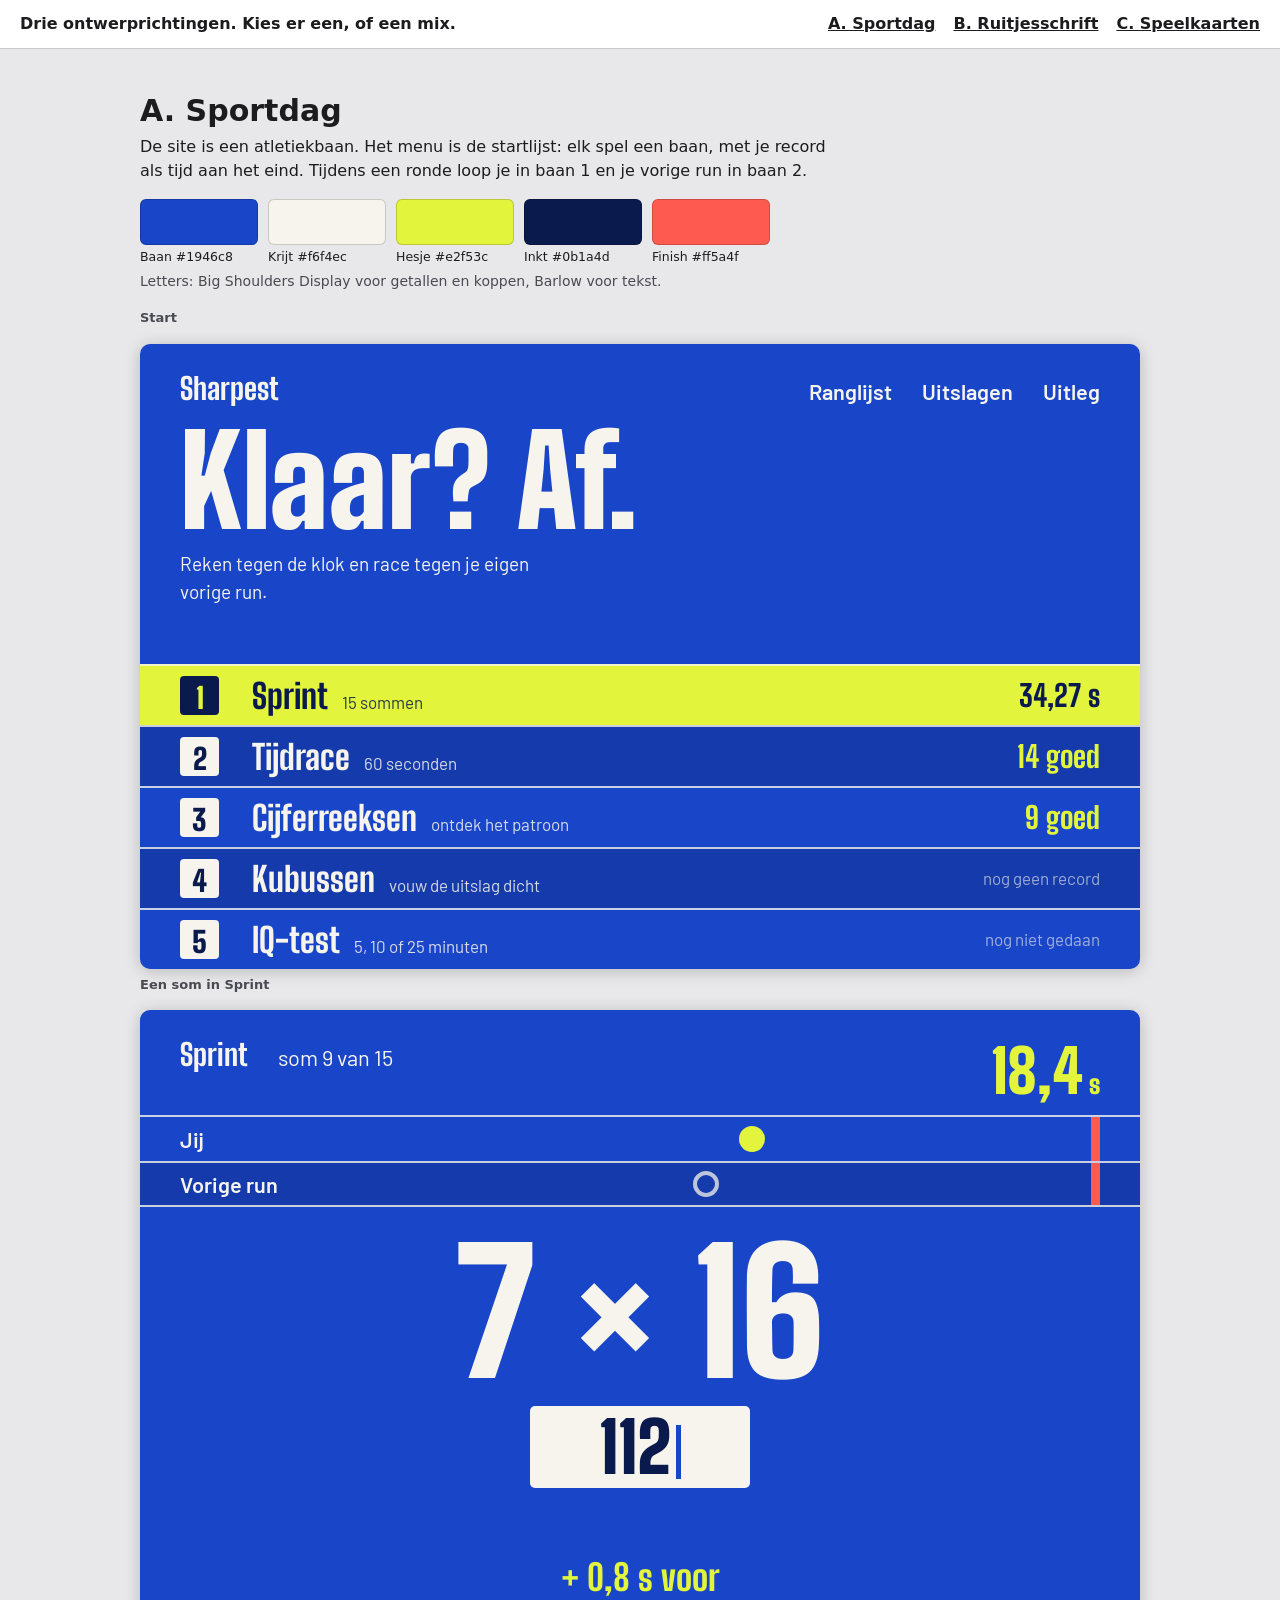
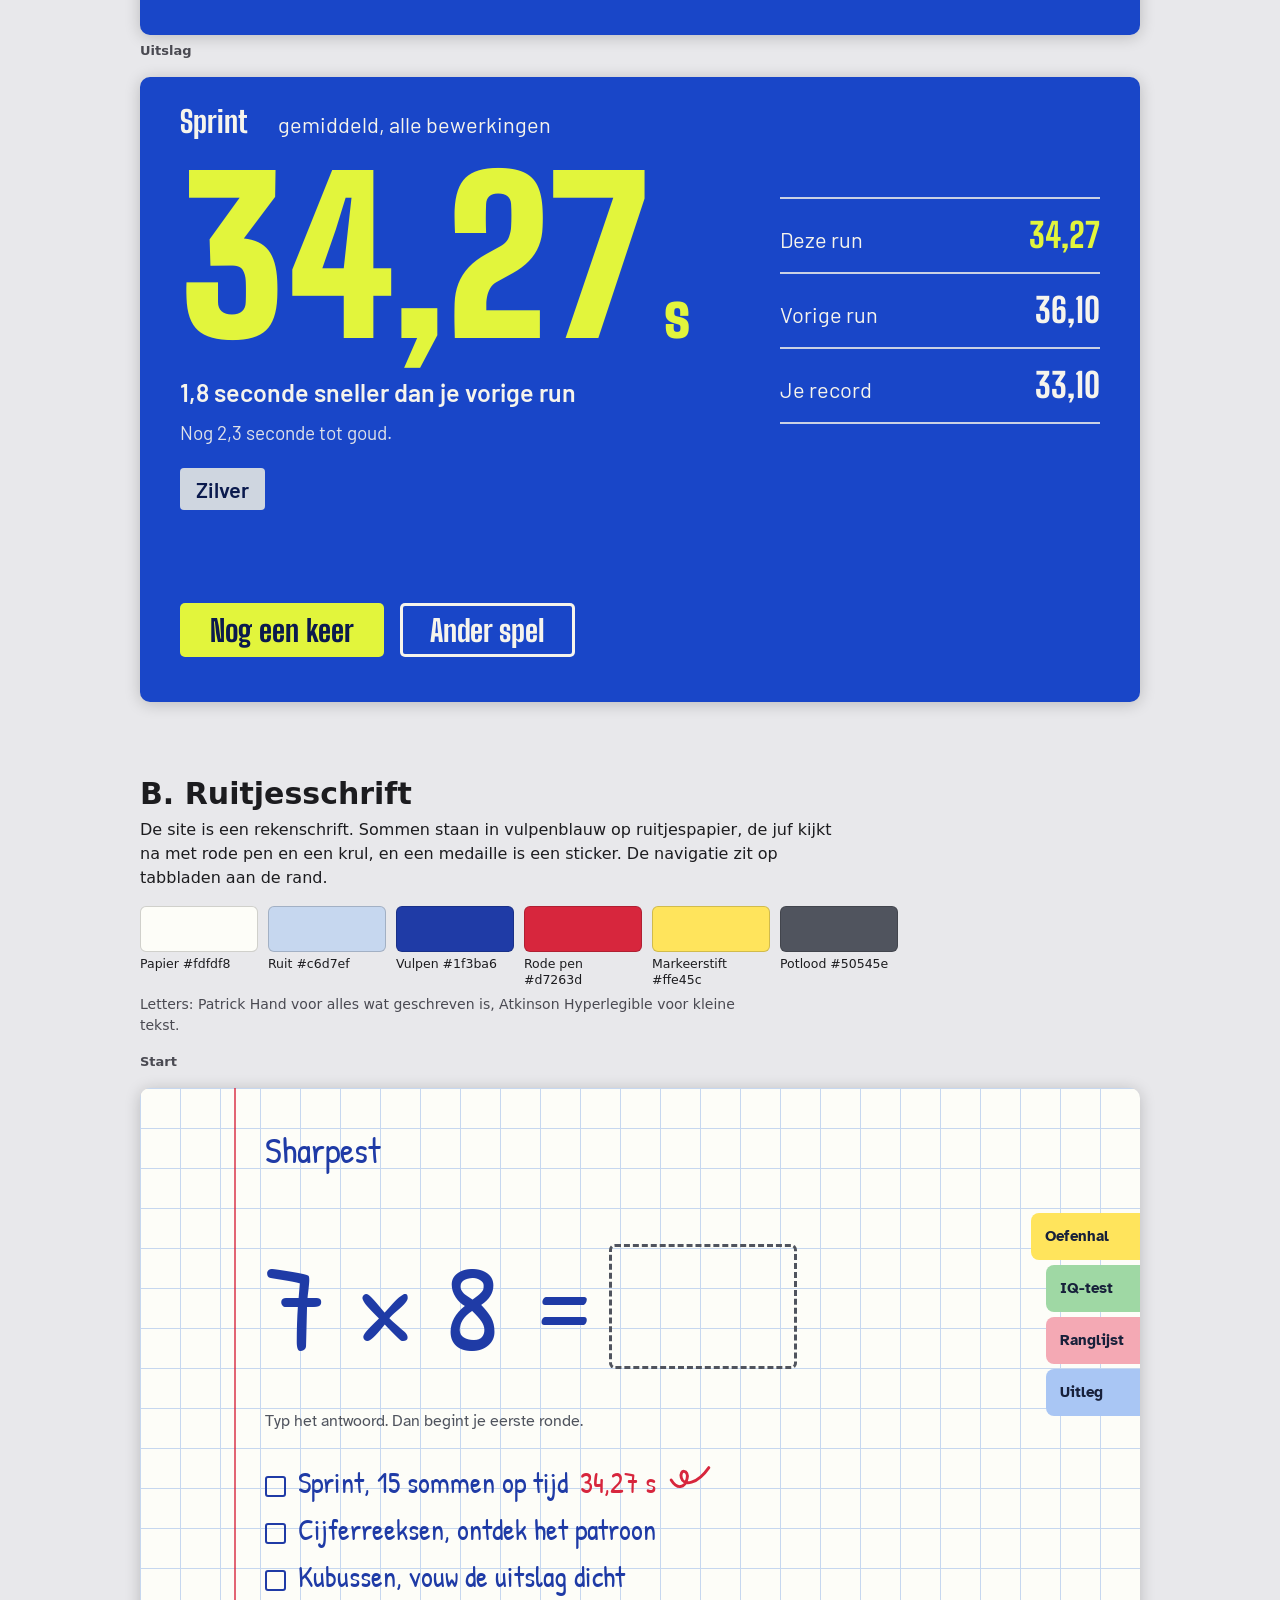
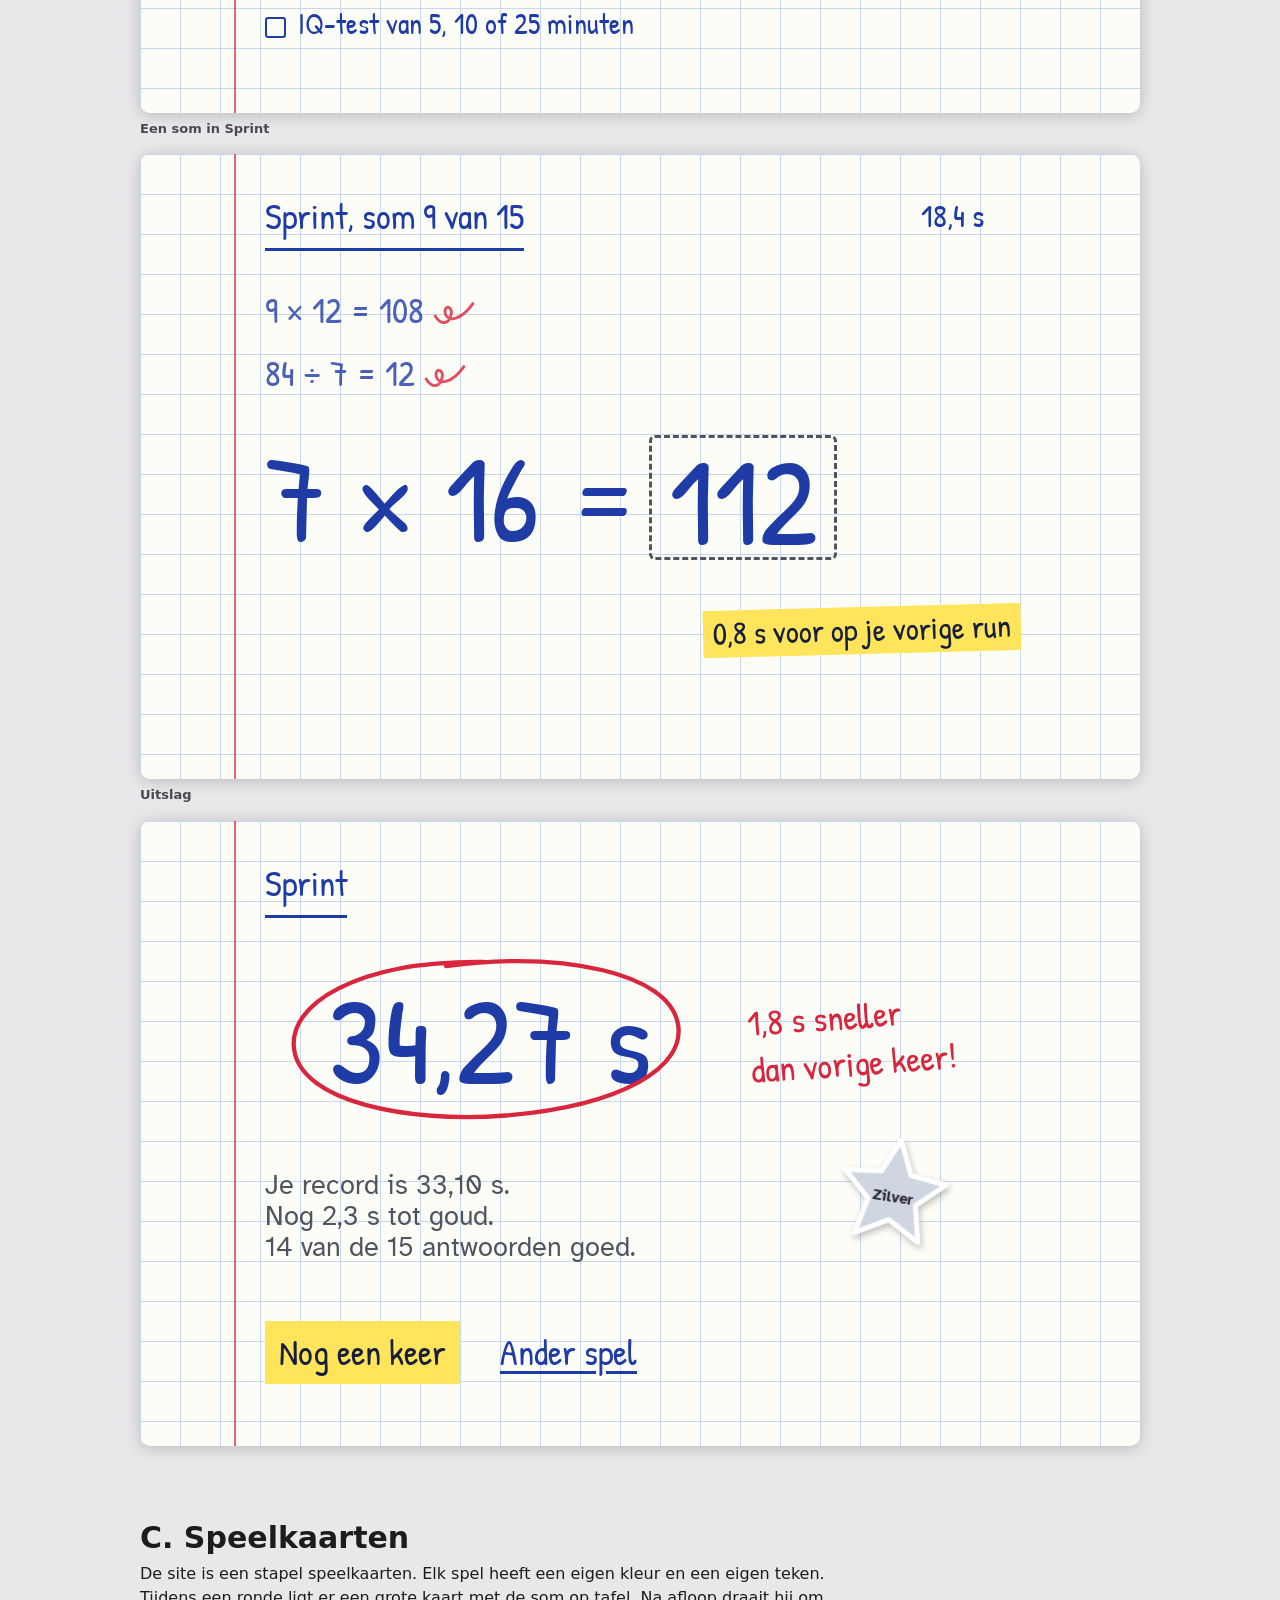
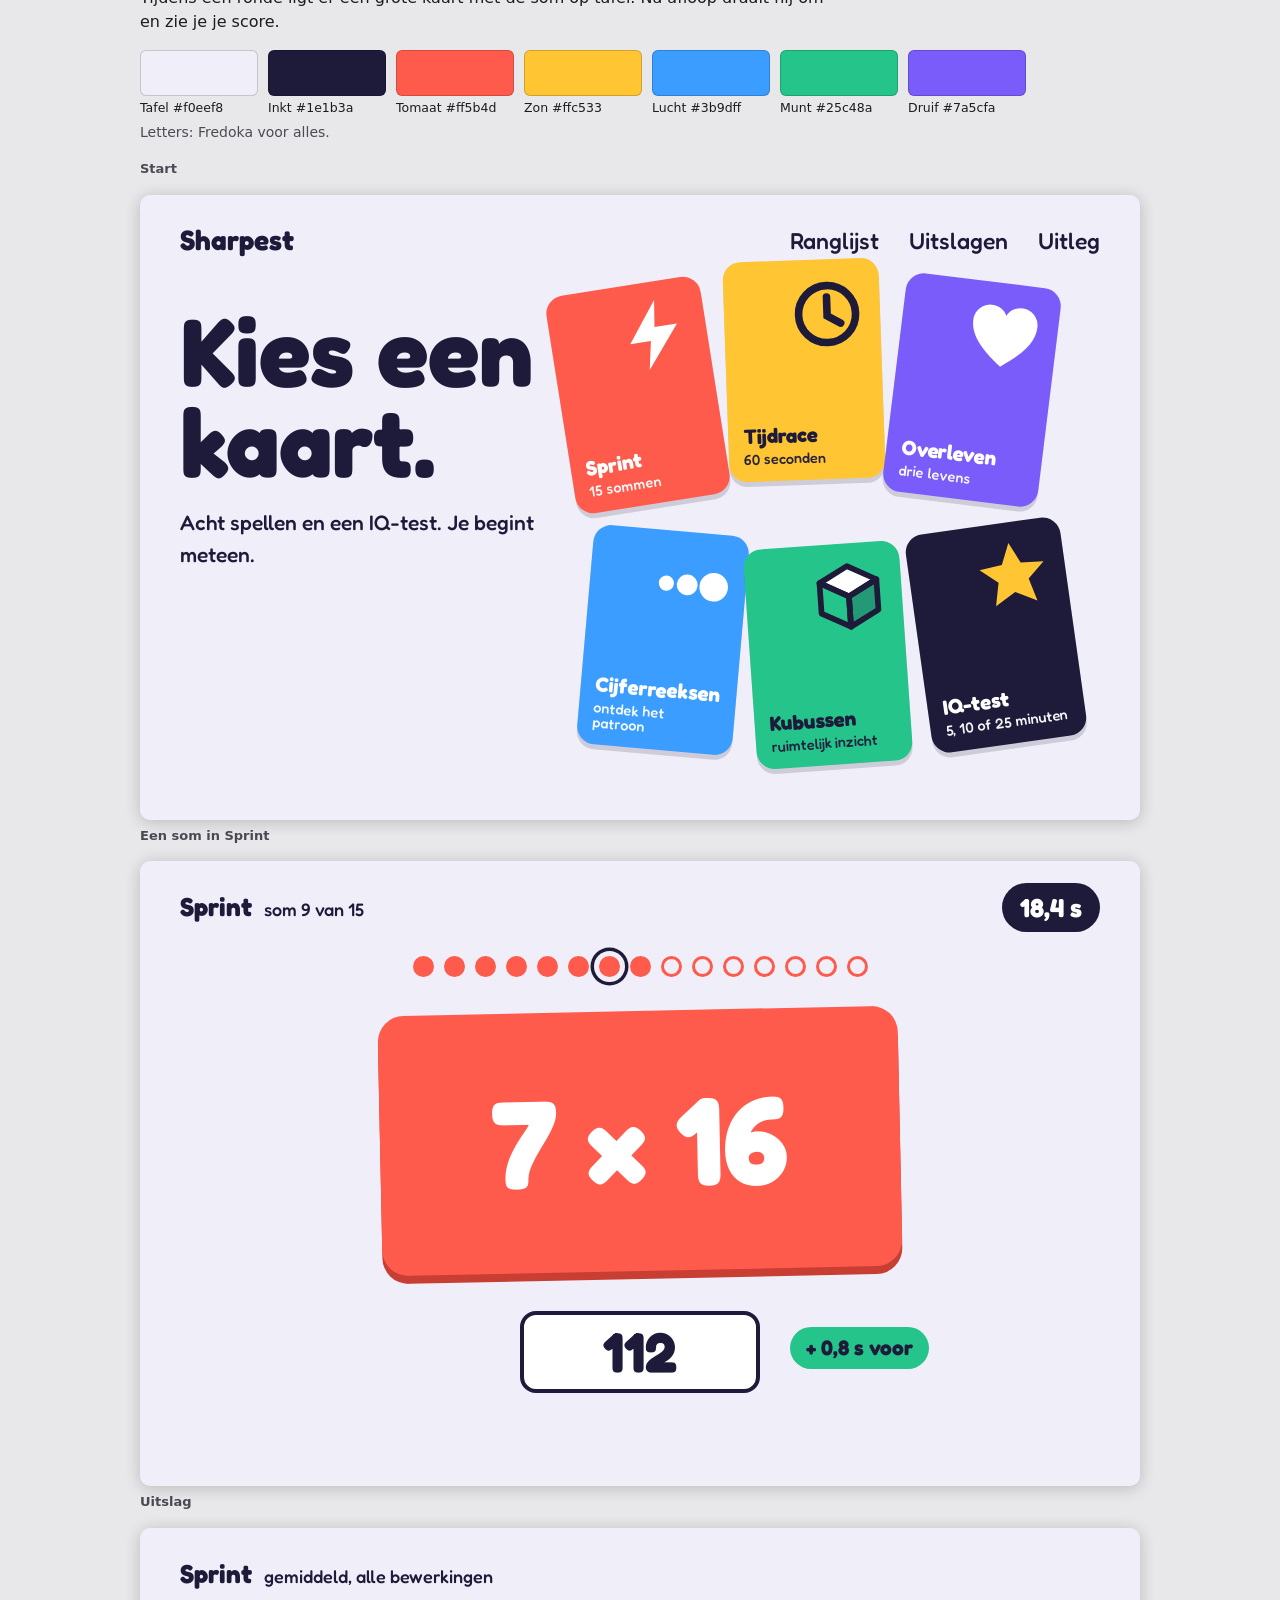
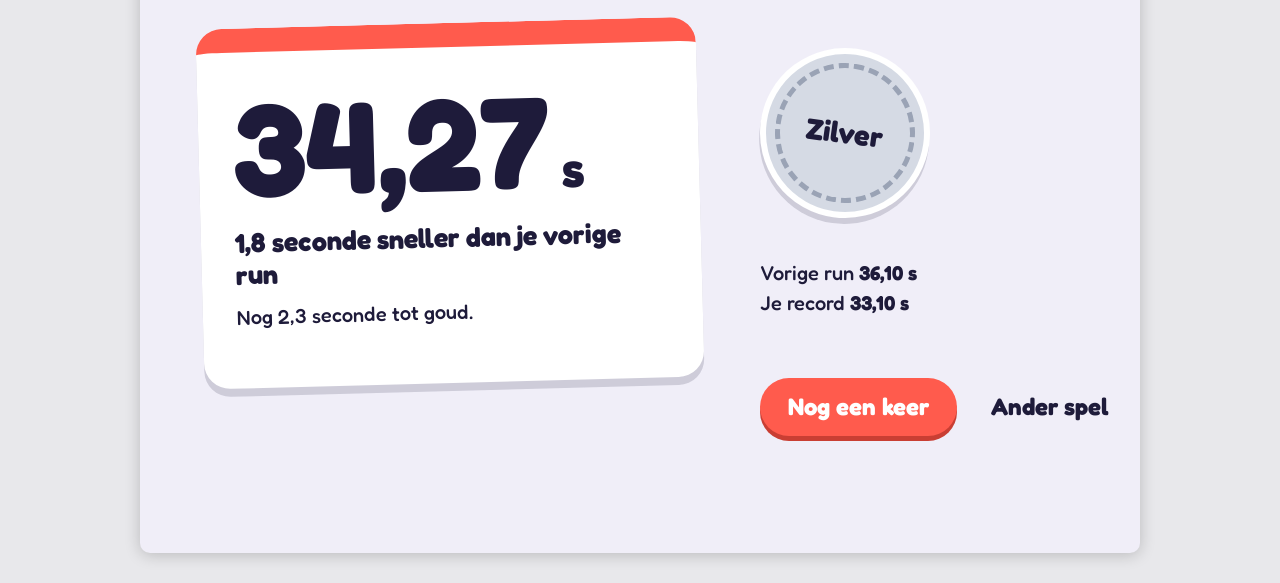
==== commit 43f8ff19: "Nieuwe naam: Sharpest (staat klaar, nog niet online) De naam Breinbaan is vervangen in de titel, de " ====
--- a/ontwerp/richtingen.html
+++ b/ontwerp/richtingen.html
@@ -192,7 +192,7 @@
 
   <p class="schermnaam">Start</p>
   <div class="scherm">
-    <div class="balk"><span class="merk">Breinbaan</span><span class="nav"><span>Ranglijst</span><span>Uitslagen</span><span>Uitleg</span></span></div>
+    <div class="balk"><span class="merk">Sharpest</span><span class="nav"><span>Ranglijst</span><span>Uitslagen</span><span>Uitleg</span></span></div>
     <div class="held"><div class="groot">Klaar? Af.</div><p>Reken tegen de klok en race tegen je eigen vorige run.</p></div>
     <div class="banen">
       <div class="baanrij gekozen"><span class="nr">1</span><span class="naam">Sprint<small>15 sommen</small></span><span class="tijd">34,27 s</span></div>
@@ -249,7 +249,7 @@
 
   <p class="schermnaam">Start</p>
   <div class="scherm start">
-    <div class="merk">Breinbaan</div>
+    <div class="merk">Sharpest</div>
     <div class="tabs"><span>Oefenhal</span><span>IQ-test</span><span>Ranglijst</span><span>Uitleg</span></div>
     <div class="som">7 × 8 =<span class="vak"></span></div>
     <p class="tip klein">Typ het antwoord. Dan begint je eerste ronde.</p>
@@ -306,7 +306,7 @@
 
   <p class="schermnaam">Start</p>
   <div class="scherm">
-    <div class="merk">Breinbaan</div>
+    <div class="merk">Sharpest</div>
     <div class="nav"><span>Ranglijst</span><span>Uitslagen</span><span>Uitleg</span></div>
     <div class="held"><h3>Kies een kaart.</h3><p>Acht spellen en een IQ-test. Je begint meteen.</p></div>
     <div class="kaart k1"><svg viewBox="0 0 40 40"><path fill="#fff" d="M23 2 7 23h11l-3 15 18-22H21z"/></svg><span>Sprint<small>15 sommen</small></span></div>
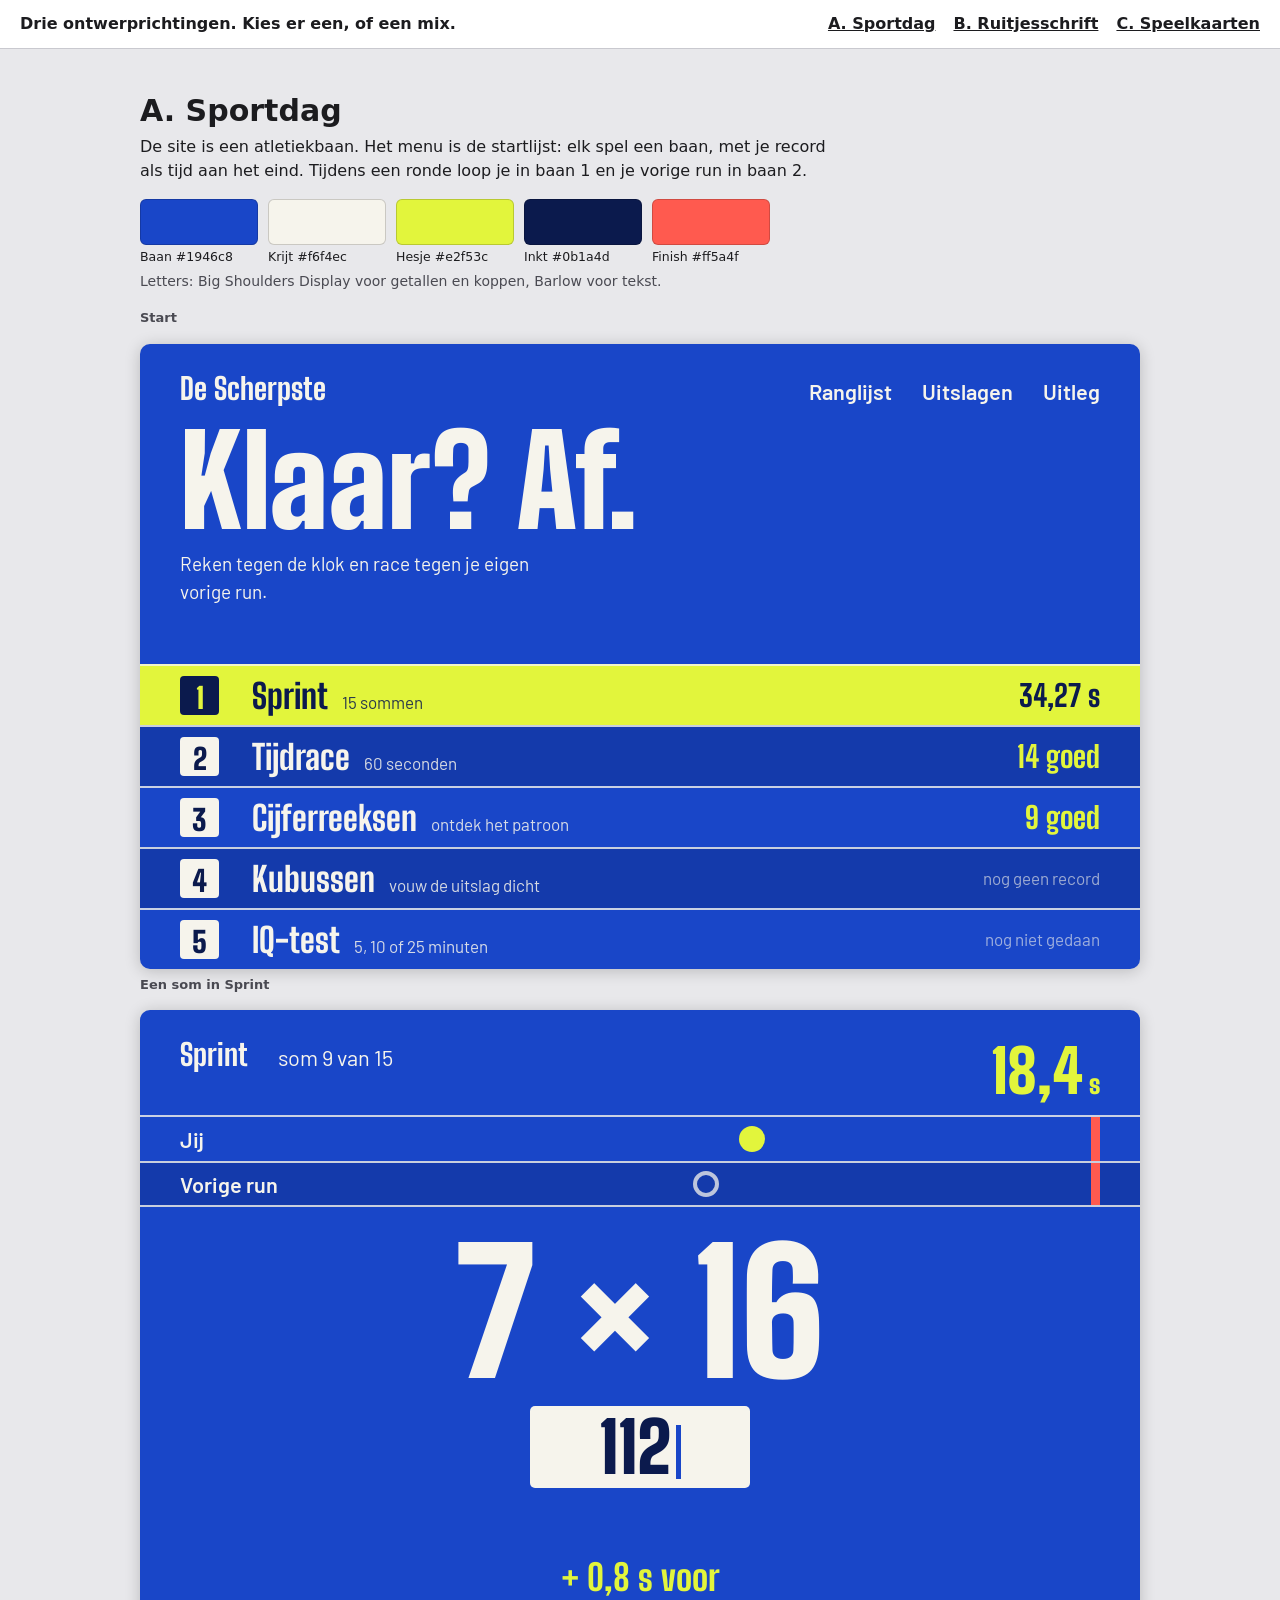
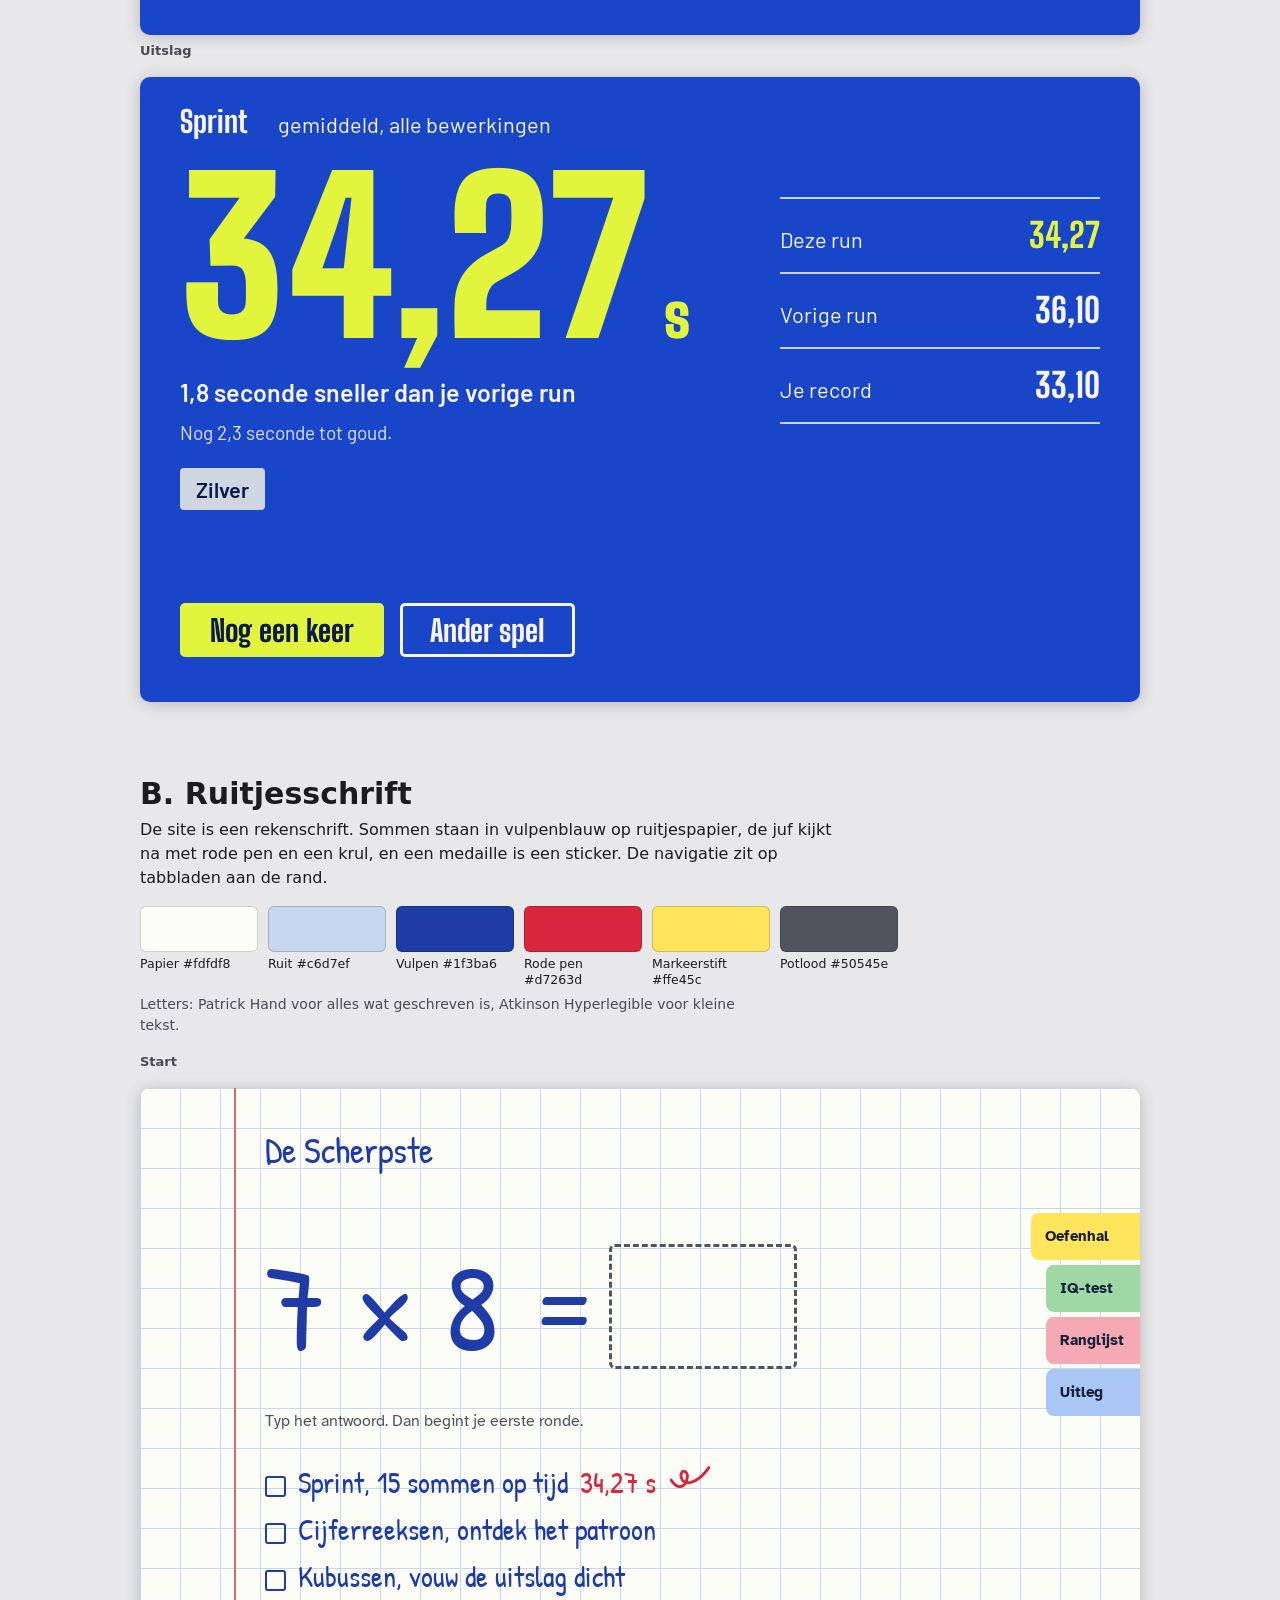
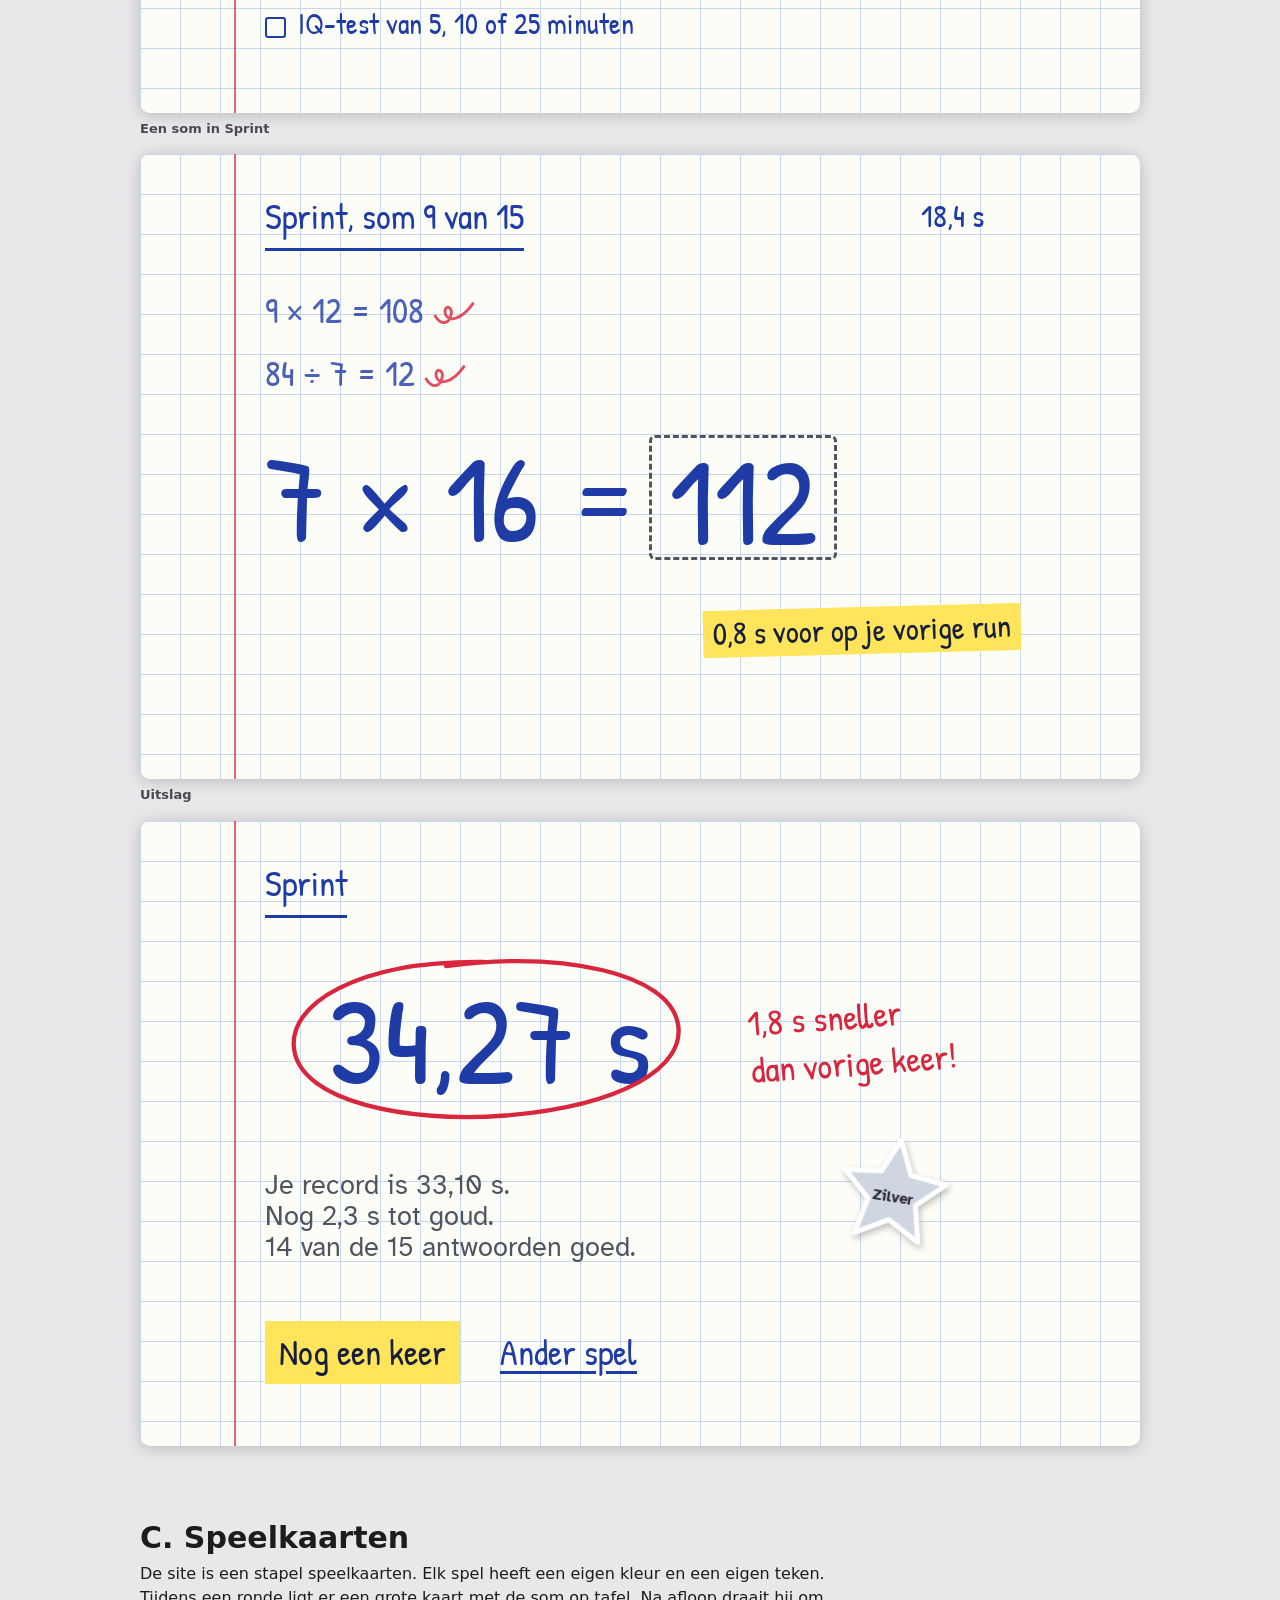
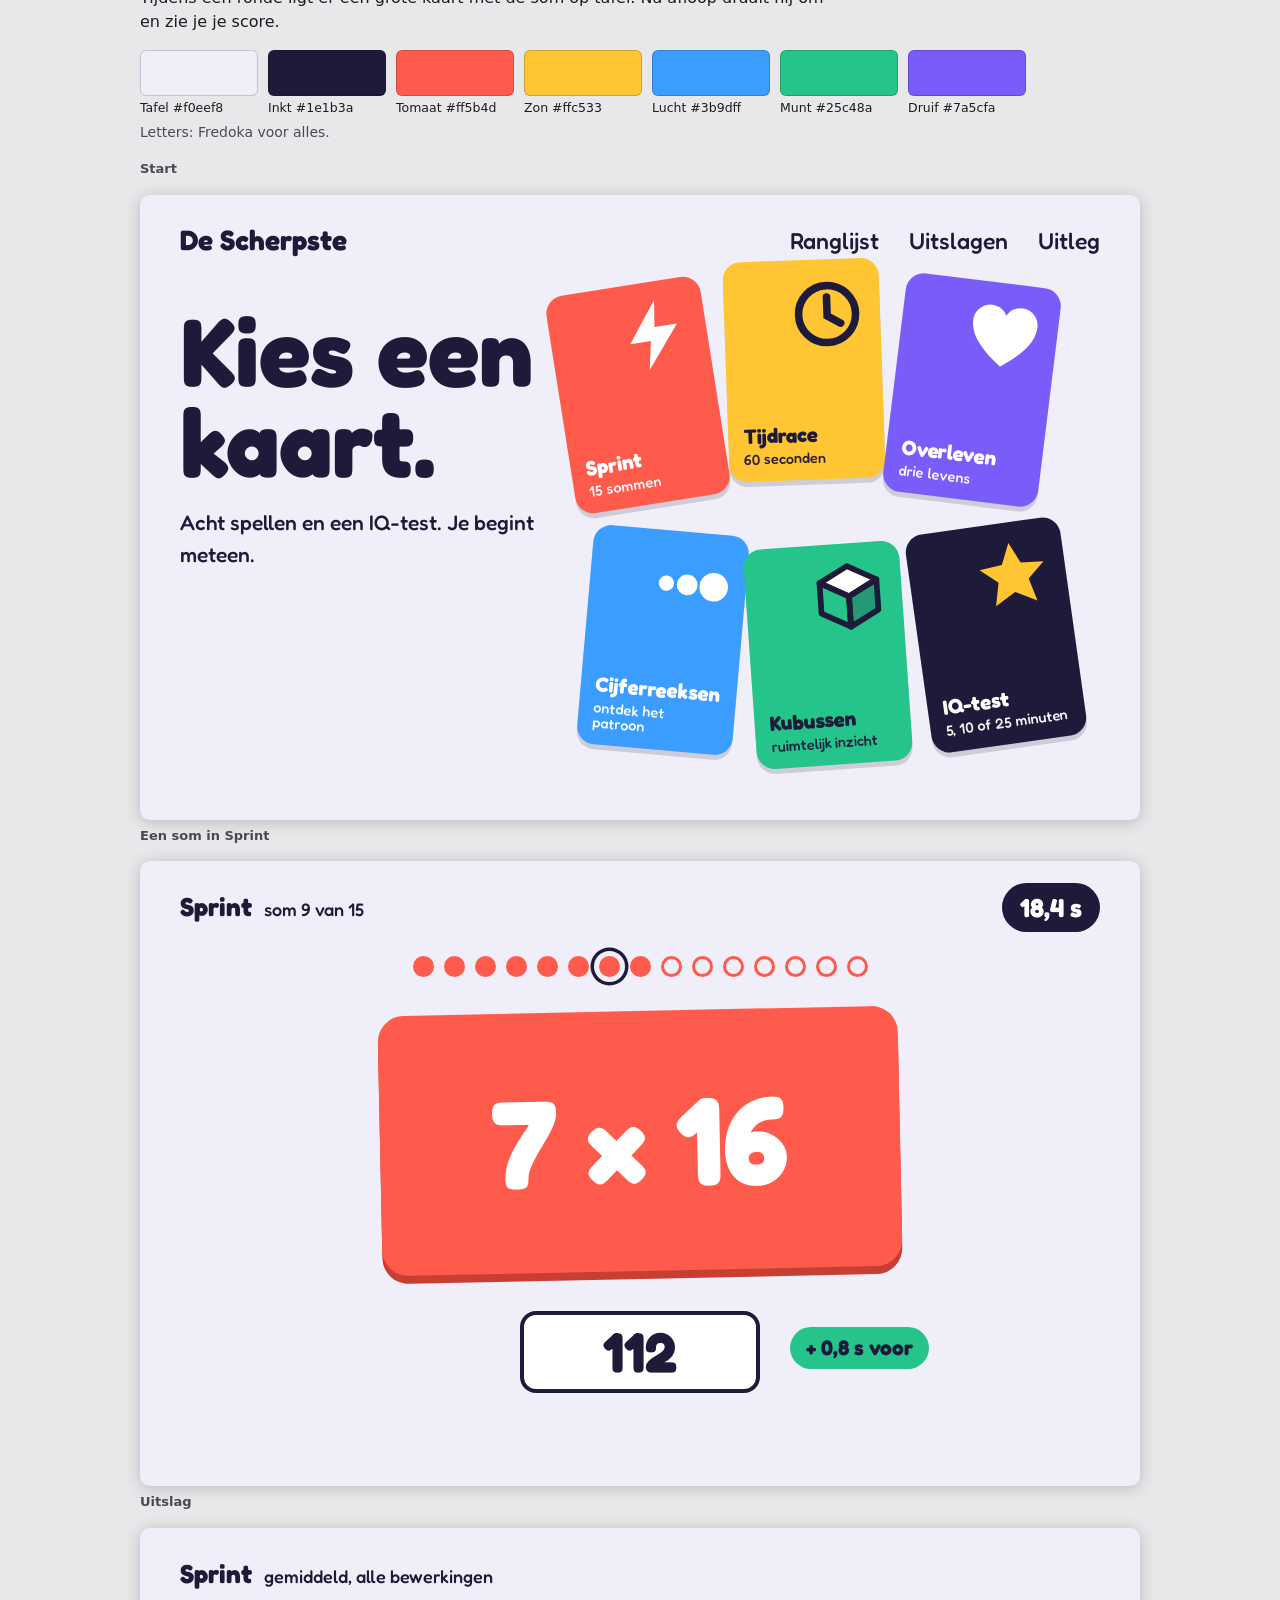
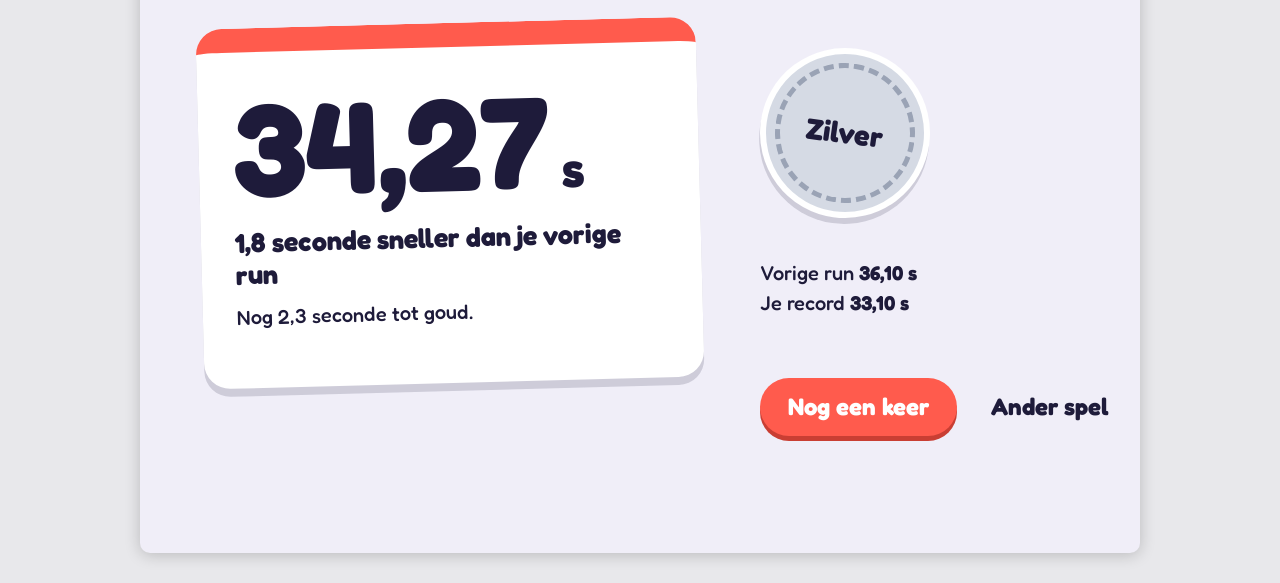
==== commit b89ff0ce: "Nieuwe naam: De Scherpste (staat klaar, nog niet online) Vervangt de eerdere keuze Sharpest. Op een " ====
--- a/ontwerp/richtingen.html
+++ b/ontwerp/richtingen.html
@@ -192,7 +192,7 @@
 
   <p class="schermnaam">Start</p>
   <div class="scherm">
-    <div class="balk"><span class="merk">Sharpest</span><span class="nav"><span>Ranglijst</span><span>Uitslagen</span><span>Uitleg</span></span></div>
+    <div class="balk"><span class="merk">De Scherpste</span><span class="nav"><span>Ranglijst</span><span>Uitslagen</span><span>Uitleg</span></span></div>
     <div class="held"><div class="groot">Klaar? Af.</div><p>Reken tegen de klok en race tegen je eigen vorige run.</p></div>
     <div class="banen">
       <div class="baanrij gekozen"><span class="nr">1</span><span class="naam">Sprint<small>15 sommen</small></span><span class="tijd">34,27 s</span></div>
@@ -249,7 +249,7 @@
 
   <p class="schermnaam">Start</p>
   <div class="scherm start">
-    <div class="merk">Sharpest</div>
+    <div class="merk">De Scherpste</div>
     <div class="tabs"><span>Oefenhal</span><span>IQ-test</span><span>Ranglijst</span><span>Uitleg</span></div>
     <div class="som">7 × 8 =<span class="vak"></span></div>
     <p class="tip klein">Typ het antwoord. Dan begint je eerste ronde.</p>
@@ -306,7 +306,7 @@
 
   <p class="schermnaam">Start</p>
   <div class="scherm">
-    <div class="merk">Sharpest</div>
+    <div class="merk">De Scherpste</div>
     <div class="nav"><span>Ranglijst</span><span>Uitslagen</span><span>Uitleg</span></div>
     <div class="held"><h3>Kies een kaart.</h3><p>Acht spellen en een IQ-test. Je begint meteen.</p></div>
     <div class="kaart k1"><svg viewBox="0 0 40 40"><path fill="#fff" d="M23 2 7 23h11l-3 15 18-22H21z"/></svg><span>Sprint<small>15 sommen</small></span></div>
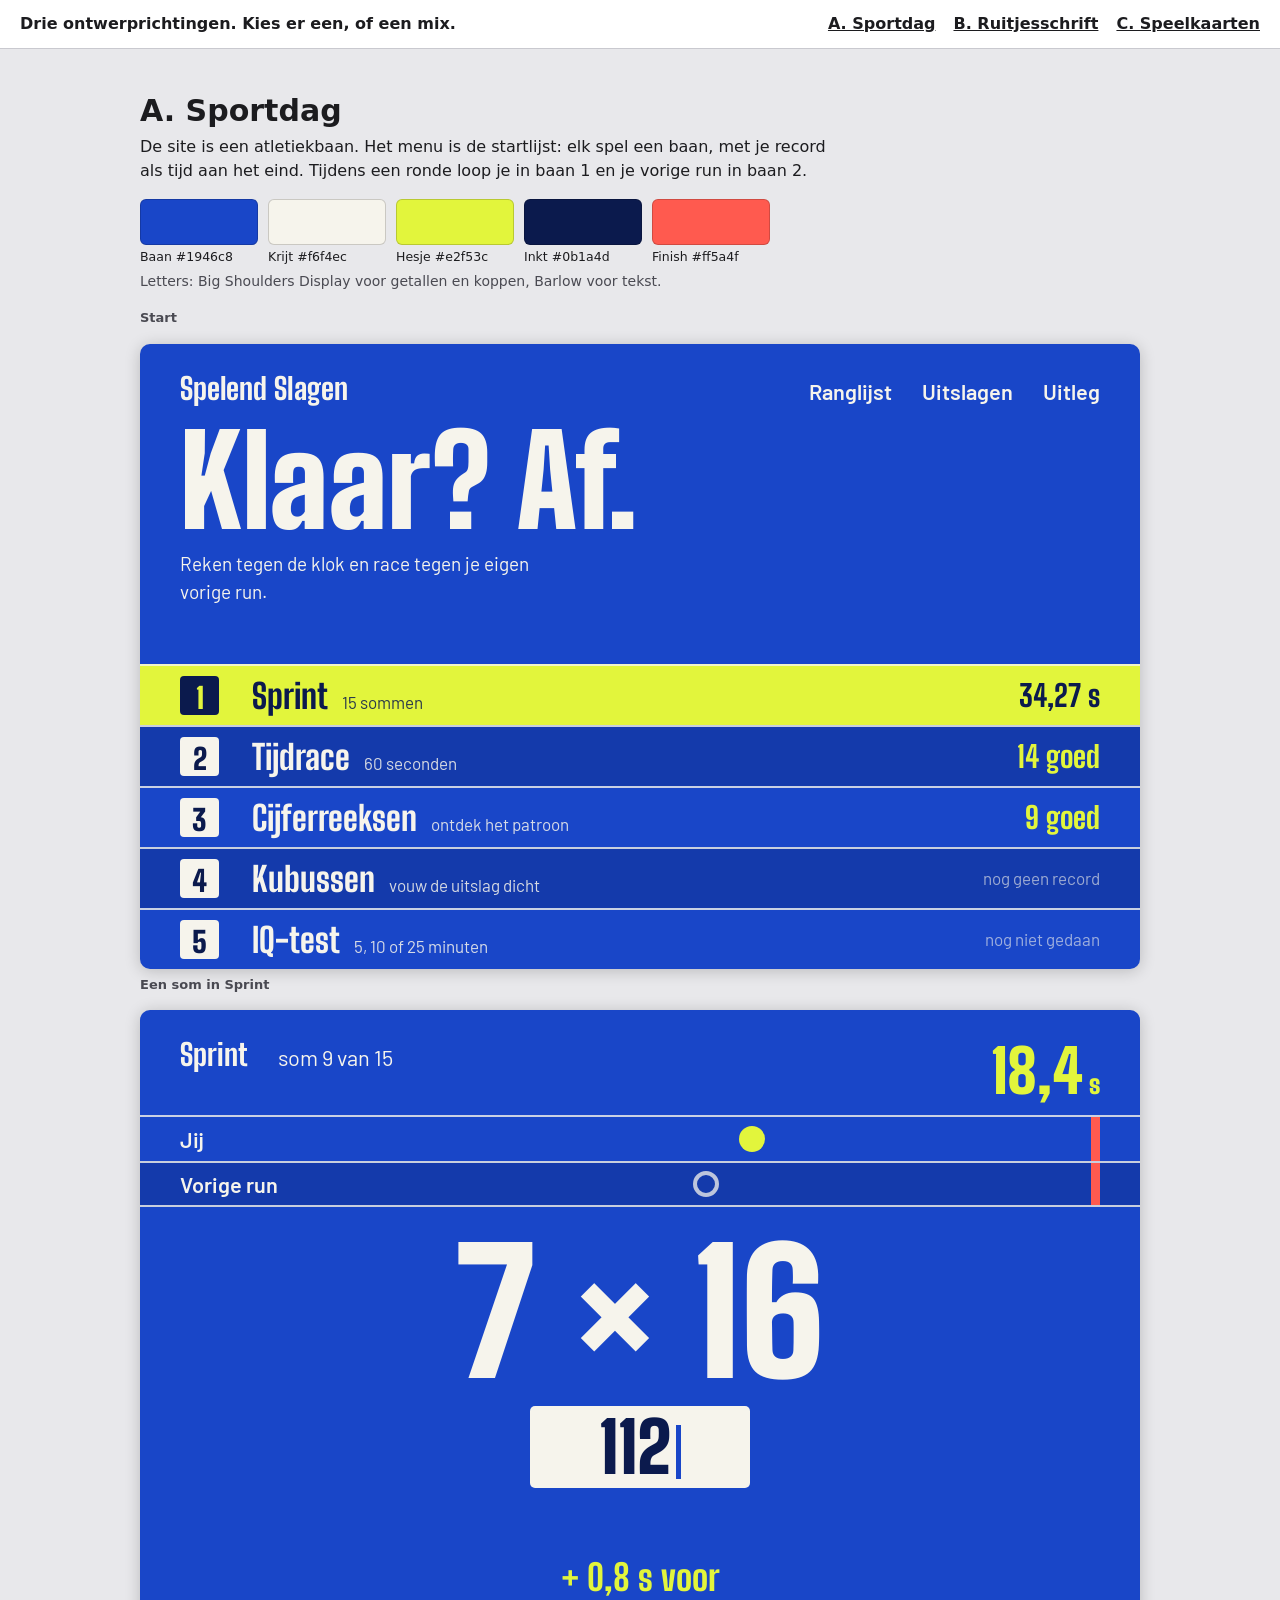
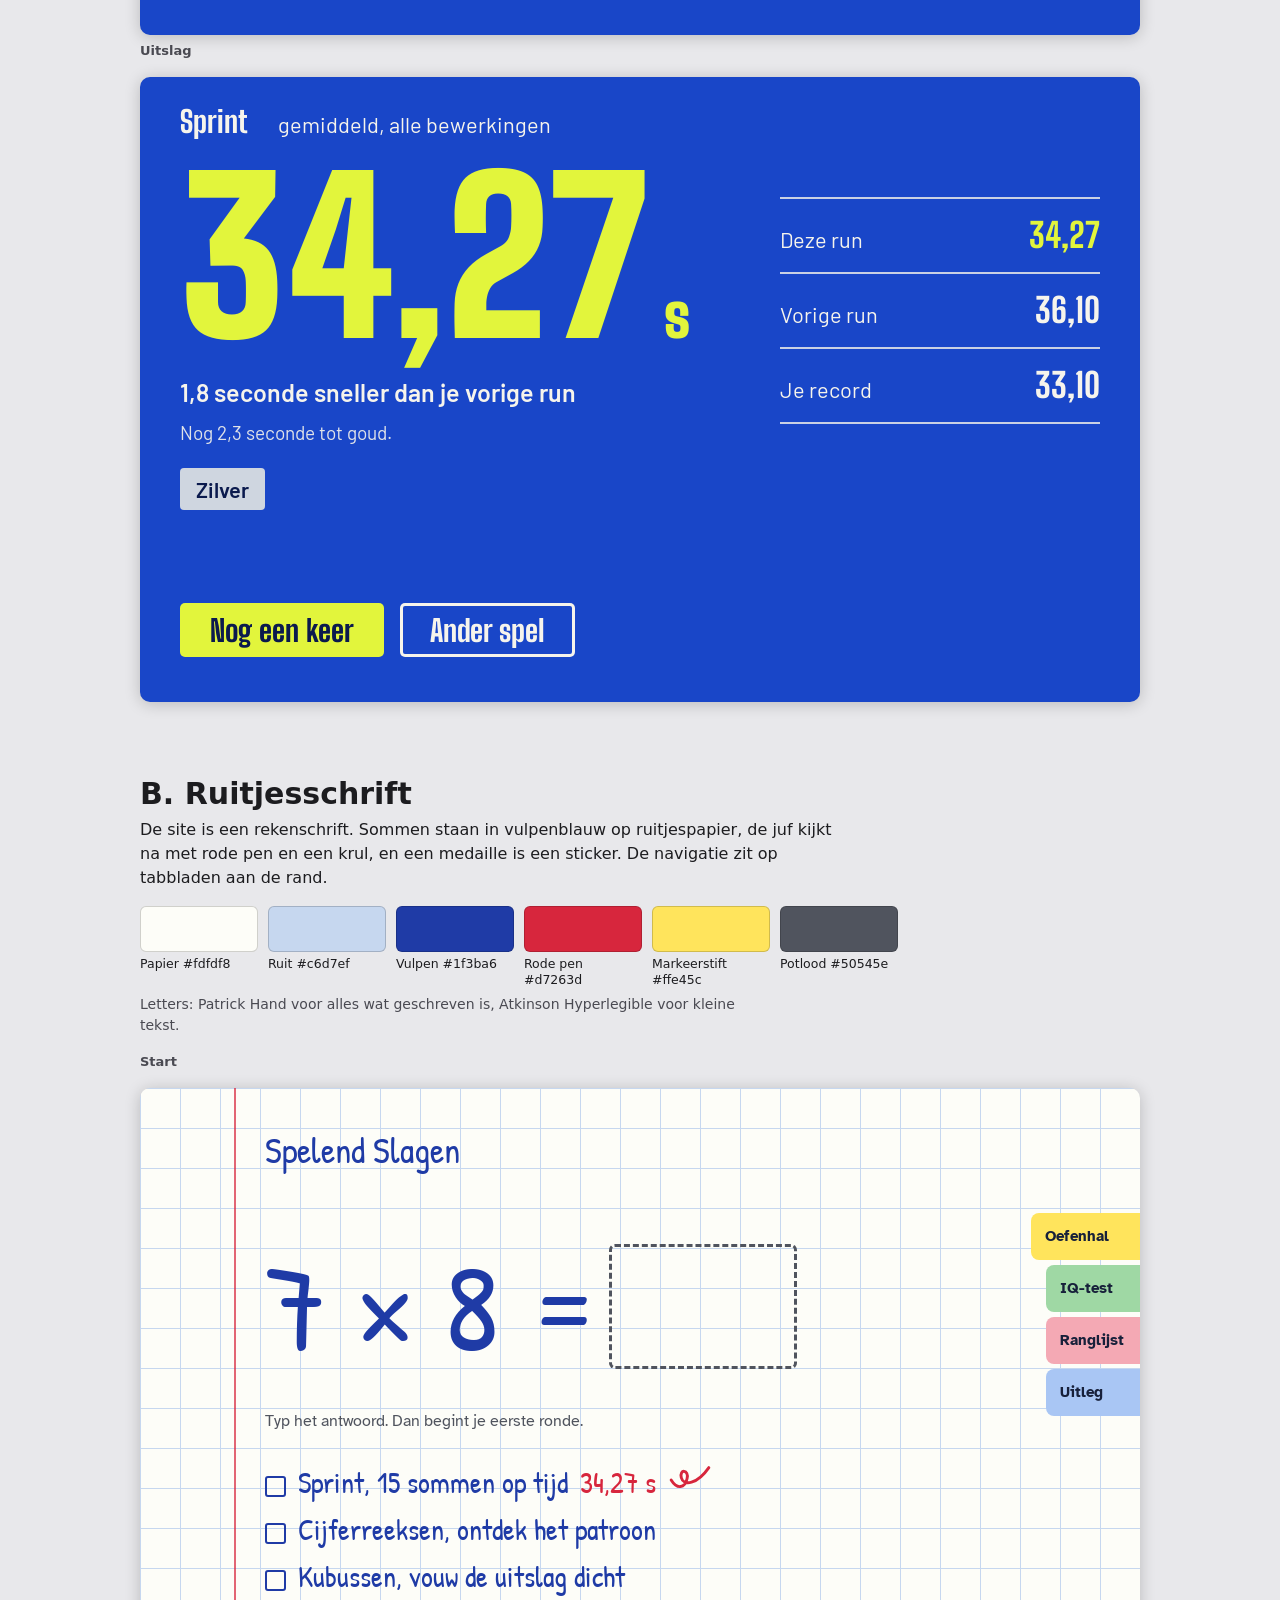
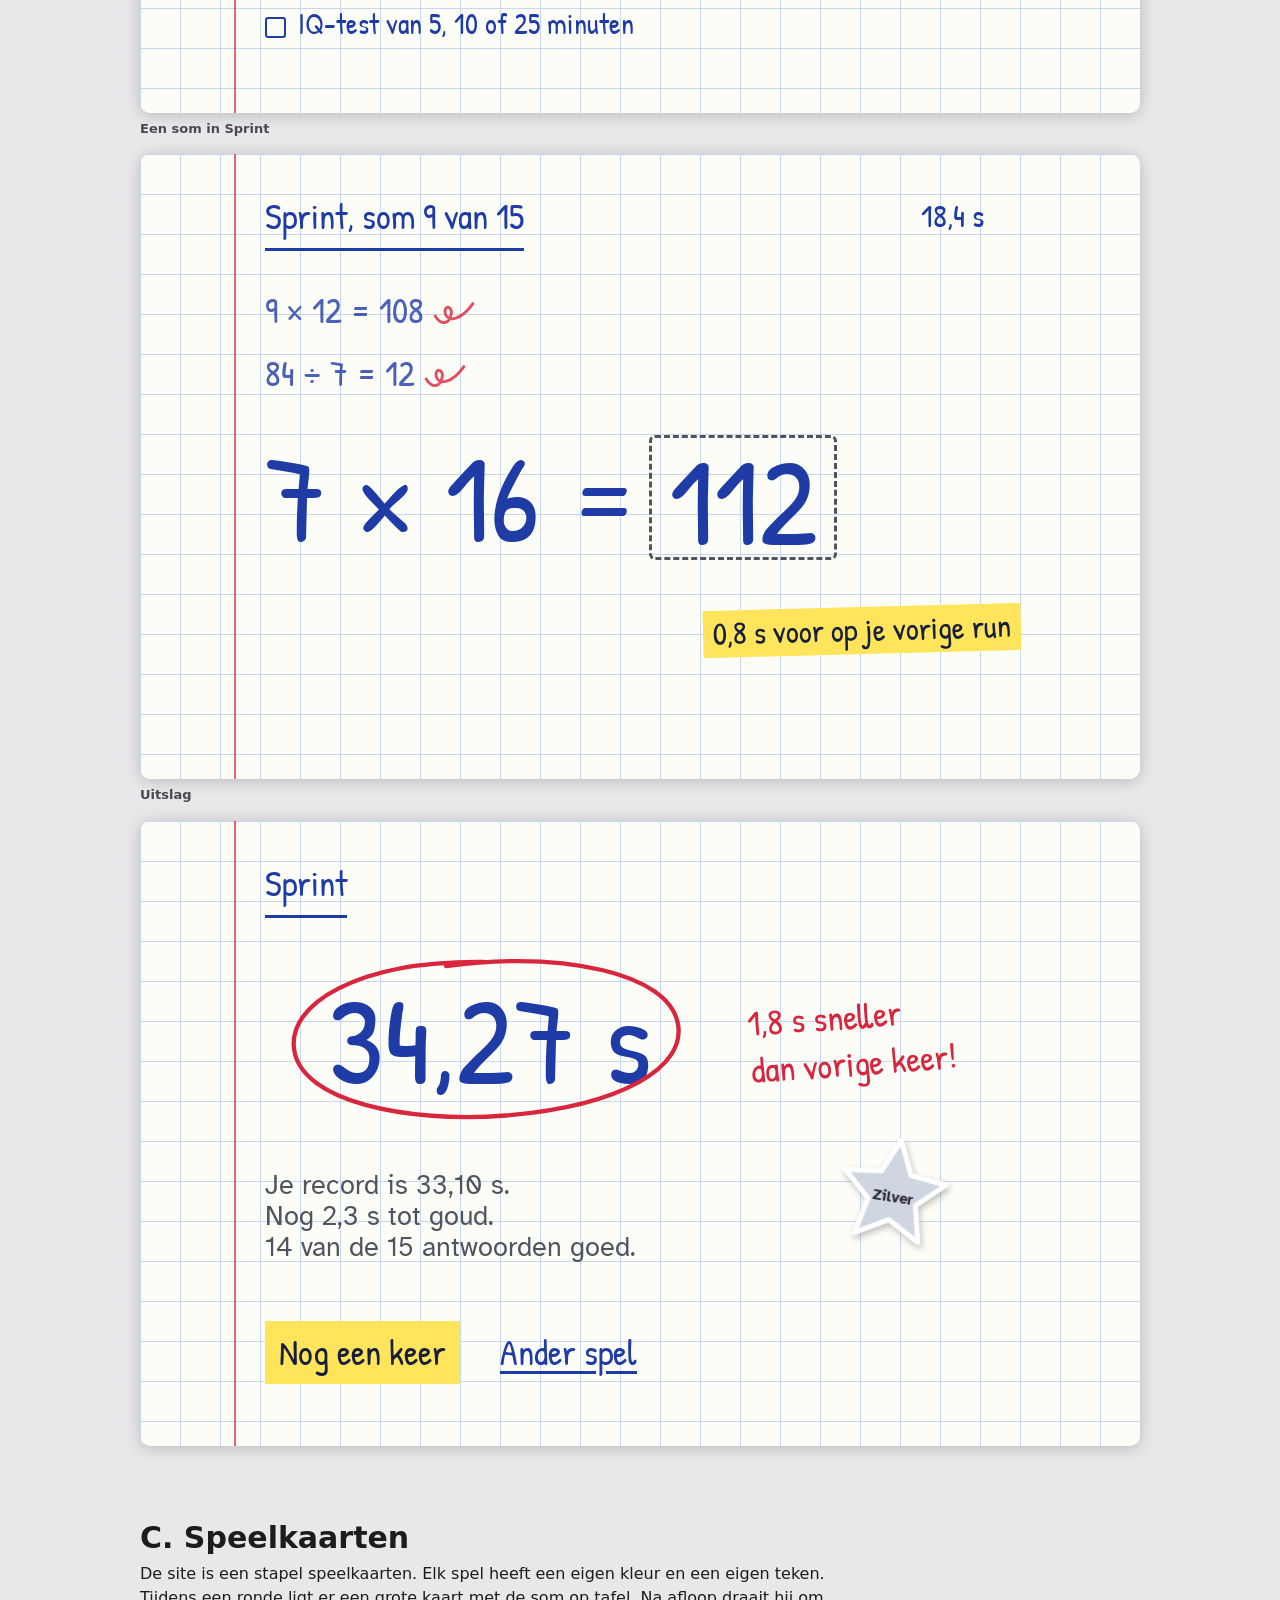
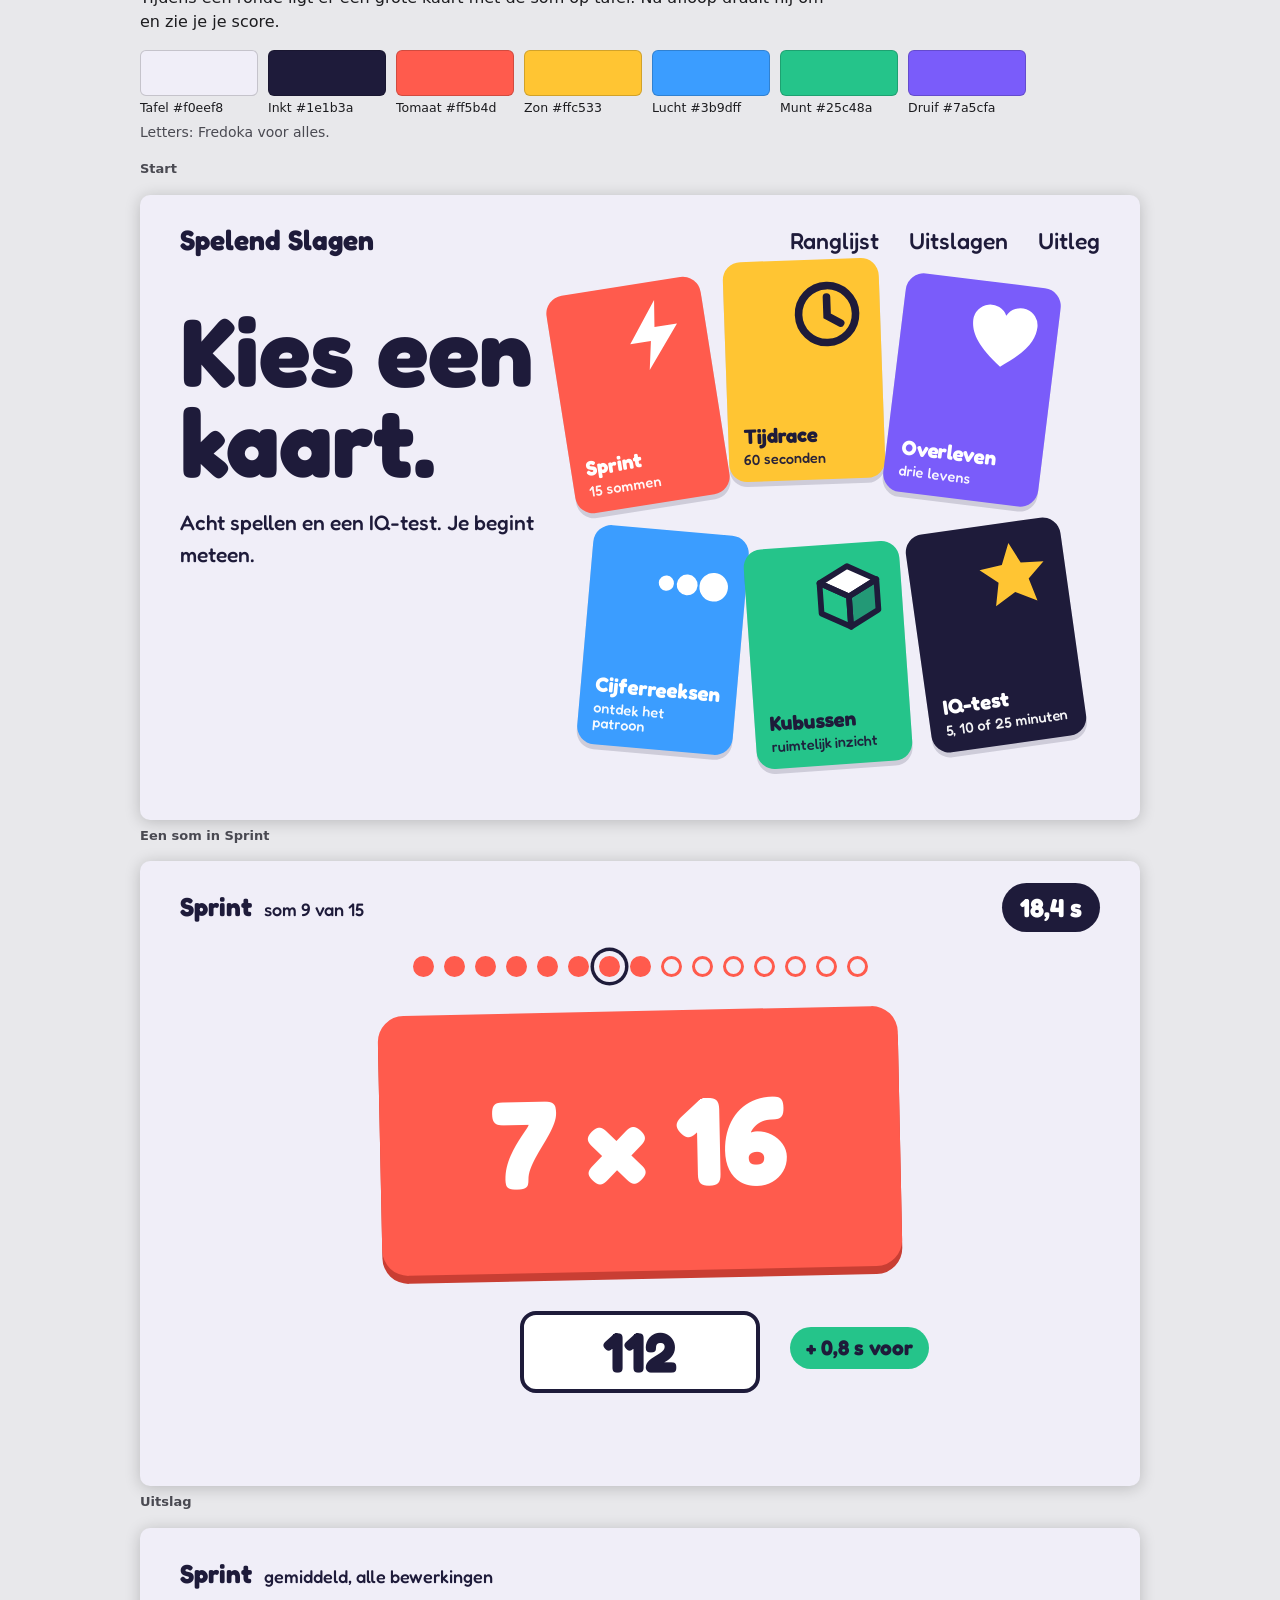
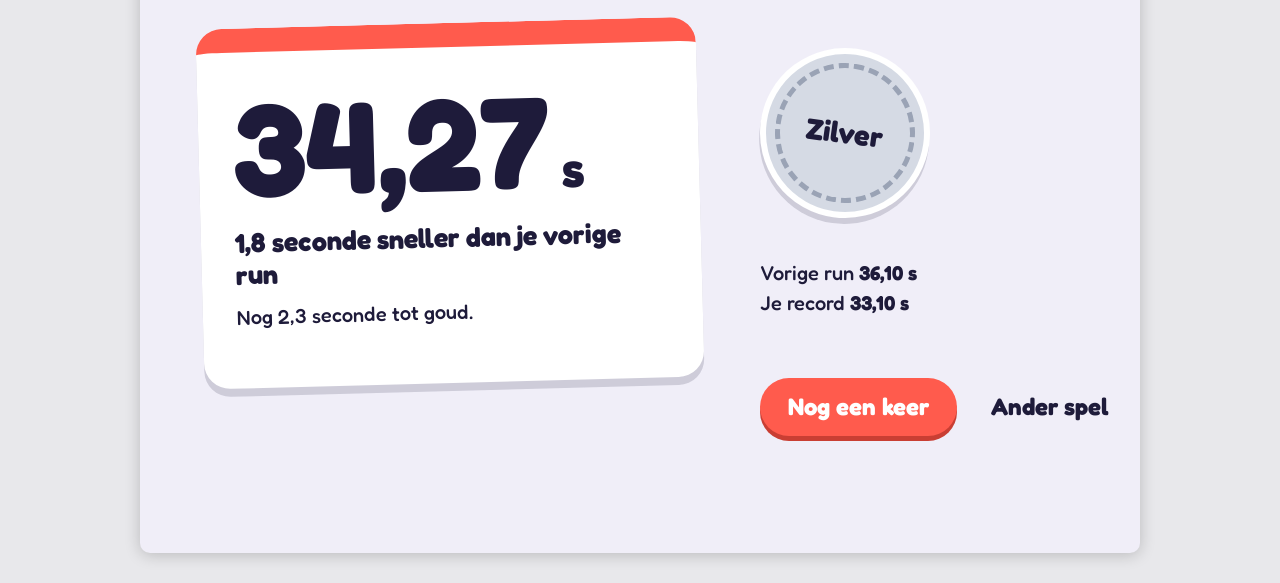
==== commit cb452dfc: "Nieuwe naam: Spelend Slagen (staat klaar, nog niet online) Vervangt de eerdere keuze De Scherpste. D" ====
--- a/ontwerp/richtingen.html
+++ b/ontwerp/richtingen.html
@@ -192,7 +192,7 @@
 
   <p class="schermnaam">Start</p>
   <div class="scherm">
-    <div class="balk"><span class="merk">De Scherpste</span><span class="nav"><span>Ranglijst</span><span>Uitslagen</span><span>Uitleg</span></span></div>
+    <div class="balk"><span class="merk">Spelend Slagen</span><span class="nav"><span>Ranglijst</span><span>Uitslagen</span><span>Uitleg</span></span></div>
     <div class="held"><div class="groot">Klaar? Af.</div><p>Reken tegen de klok en race tegen je eigen vorige run.</p></div>
     <div class="banen">
       <div class="baanrij gekozen"><span class="nr">1</span><span class="naam">Sprint<small>15 sommen</small></span><span class="tijd">34,27 s</span></div>
@@ -249,7 +249,7 @@
 
   <p class="schermnaam">Start</p>
   <div class="scherm start">
-    <div class="merk">De Scherpste</div>
+    <div class="merk">Spelend Slagen</div>
     <div class="tabs"><span>Oefenhal</span><span>IQ-test</span><span>Ranglijst</span><span>Uitleg</span></div>
     <div class="som">7 × 8 =<span class="vak"></span></div>
     <p class="tip klein">Typ het antwoord. Dan begint je eerste ronde.</p>
@@ -306,7 +306,7 @@
 
   <p class="schermnaam">Start</p>
   <div class="scherm">
-    <div class="merk">De Scherpste</div>
+    <div class="merk">Spelend Slagen</div>
     <div class="nav"><span>Ranglijst</span><span>Uitslagen</span><span>Uitleg</span></div>
     <div class="held"><h3>Kies een kaart.</h3><p>Acht spellen en een IQ-test. Je begint meteen.</p></div>
     <div class="kaart k1"><svg viewBox="0 0 40 40"><path fill="#fff" d="M23 2 7 23h11l-3 15 18-22H21z"/></svg><span>Sprint<small>15 sommen</small></span></div>
